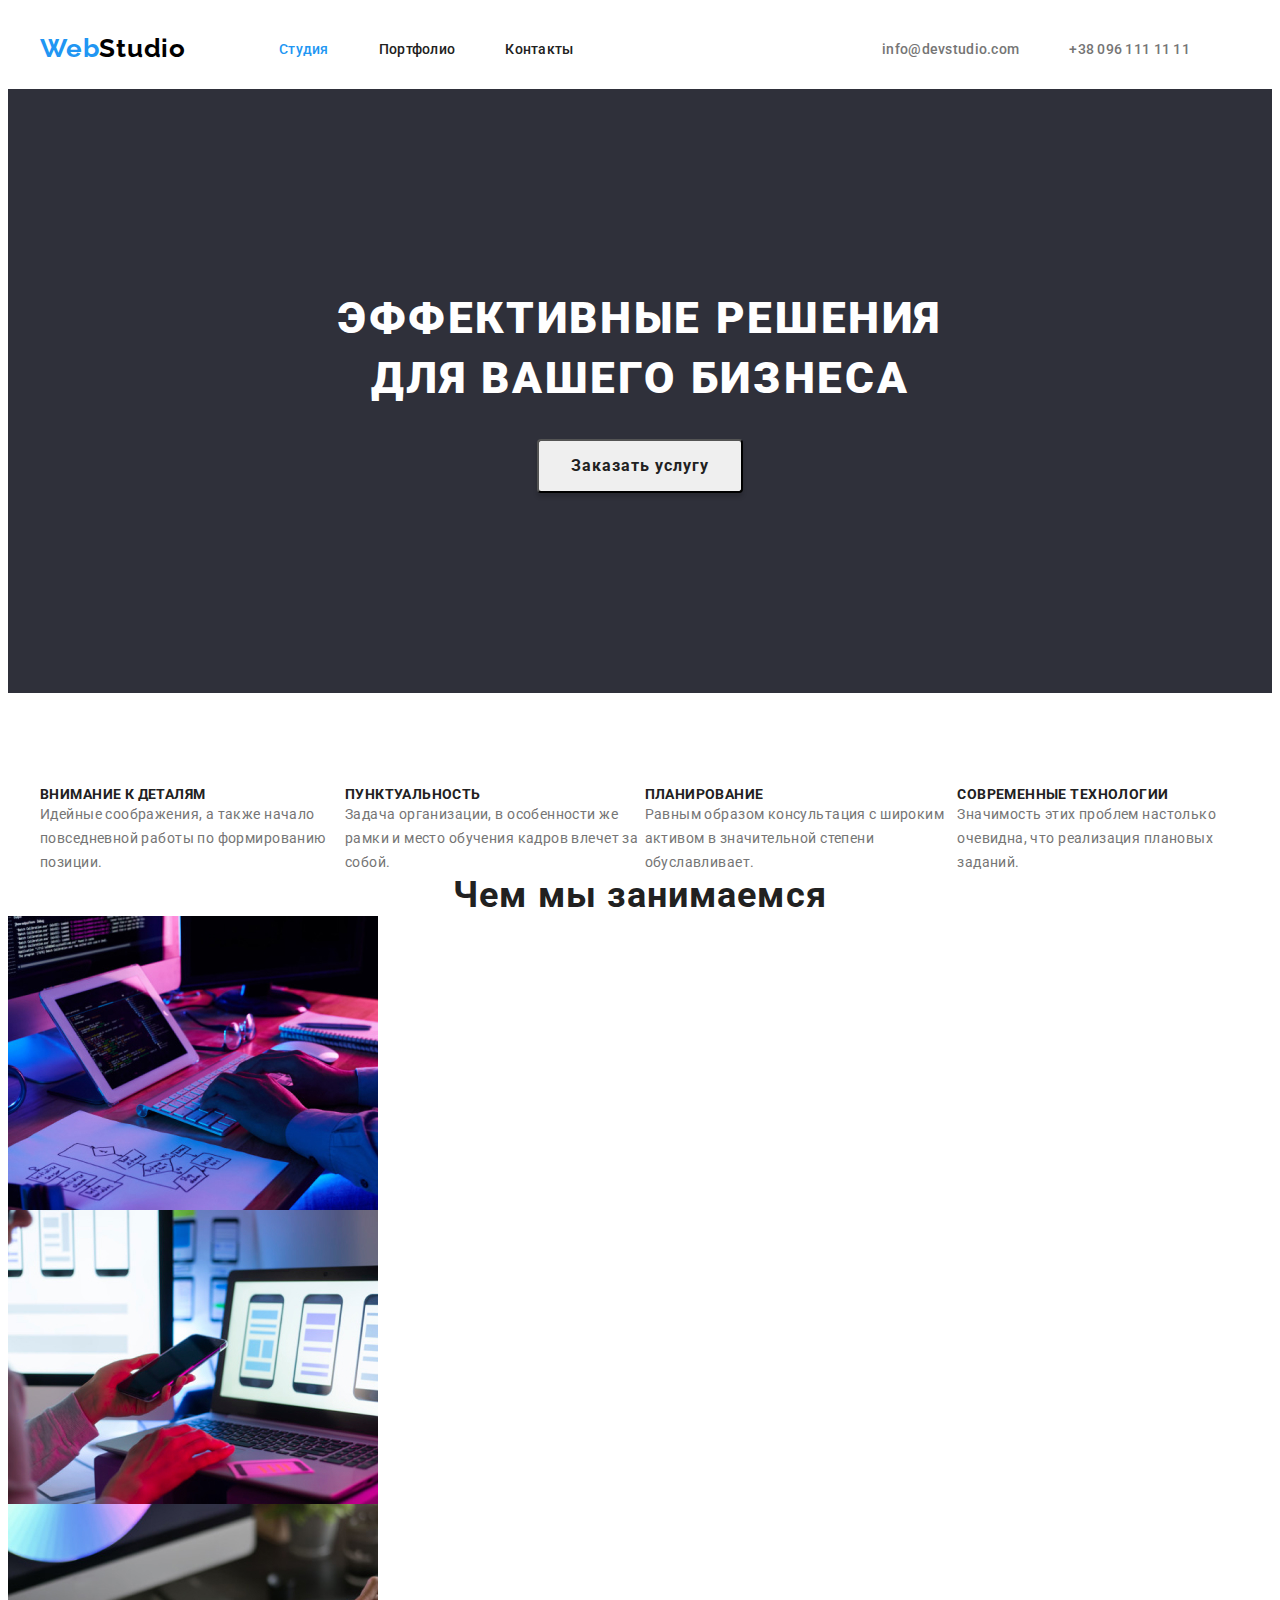
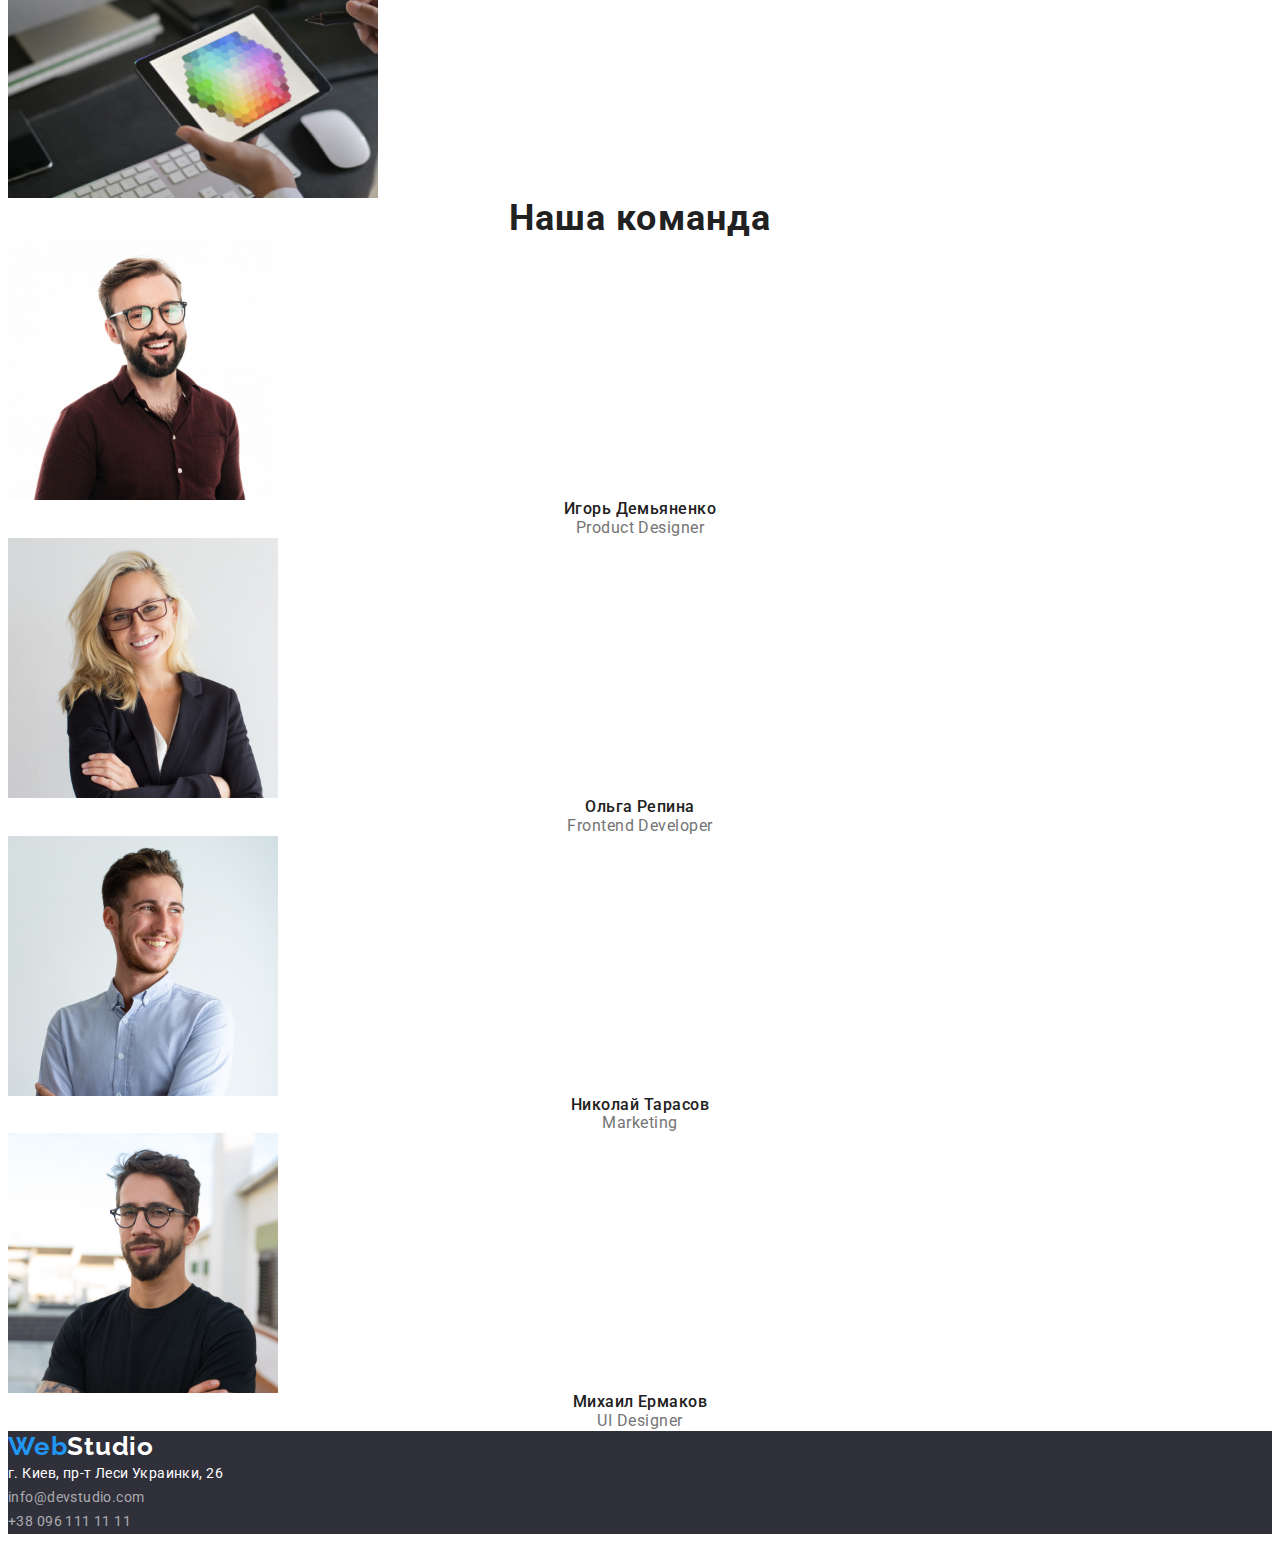
==== index.html @ 1979590d "Создание репо" ====
<!DOCTYPE html>
<html lang="en-ru">
  <head>
    <meta charset="UTF-8" />
    <meta http-equiv="X-UA-Compatible" content="IE=edge" />
    <meta name="viewport" content="width=device-width, initial-scale=1.0" />
    <title>Веб студаия</title>
    <link
      rel="stylesheet"
      href="https://cdnjs.cloudflare.com/ajax/libs/modern-normalize/1.0.0/modern-normalize.css"
      integrity="sha512-Zx6MlUMKSVJoQ+83OwhdILe8cSEsCzfqThJd7J/VA2UrK6Ctj85p+xzqfyuNXE5B1k25uUdmJ2OzItbBy9GHAQ=="
      crossorigin="anonymous"
    />
    <link rel="preconnect" href="https://fonts.gstatic.com" />
    <link
      href="https://fonts.googleapis.com/css2?family=Raleway:wght@700&family=Roboto:wght@400;700&display=swap"
      rel="stylesheet"
    />
    <link rel="stylesheet" href="css/style.css" />
  </head>
  <body>
    <header class="header">
      <!--Navigation-->
      <div class="conteiner">
        <nav class="navigation">
          <a class="link logo-link" href="index.html"
            >Web<span class="logo-span">Studio</span>
          </a>
          <ul class="navigation-list list">
            <li class="navigation-item">
              <a class="link navigation-link current" href="index.html"
                >Студия</a
              >
            </li>
            <li class="navigation-item">
              <a class="link navigation-link" href="portofolio.html"
                >Портфолио</a
              >
            </li>
            <li class="navigation-item">
              <a class="link navigation-link" href="">Контакты</a>
            </li>
          </ul>
        </nav>
        <ul class="contact-list list">
          <li class="contact-item">
            <a class="link contact-link" href="mailto:info@devstudio.com"
              >info@devstudio.com</a
            >
          </li>
          <li class="contact-item">
            <a class="link contact-link" href="tel:+380961111111"
              >+38 096 111 11 11</a
            >
          </li>
        </ul>
      </div>
    </header>

    <main>
      <!--Hero-->
      <section class="hero">
        <div class="conteiner">
          <h1 class="hero-heading">Эффективные решения для вашего бизнеса</h1>
          <button class="hero-btn" type="button">Заказать услугу</button>
        </div>
      </section>

      <!-- our qualities-->
      <section class="quality-section">
        <div class="conteiner">
          <h2 class="visually-hidden">Качаства</h2>
          <ul class="quality-list list">
            <li class="quality-item">
              <h3 class="quality-heading">Внимание к деталям</h3>
              <p class="quality-paragraph">
                Идейные соображения, а также начало повседневной работы по
                формированию позиции.
              </p>
            </li>
            <li>
              <h3 class="quality-heading">Пунктуальность</h3>
              <p class="quality-paragraph">
                Задача организации, в особенности же рамки и место обучения
                кадров влечет за собой.
              </p>
            </li>
            <li class="quality-item">
              <h3 class="quality-heading">Планирование</h3>
              <p class="quality-paragraph">
                Равным образом консультация с широким активом в значительной
                степени обуславливает.
              </p>
            </li>
            <li class="quality-item">
              <h3 class="quality-heading">Современные технологии</h3>
              <p class="quality-paragraph">
                Значимость этих проблем настолько очевидна, что реализация
                плановых заданий.
              </p>
            </li>
          </ul>
        </div>
      </section>

      <!--What are we doing< -->
      <section class="work-section">
        <h2 class="work-heading">Чем мы занимаемся</h2>
        <ul class="list work-list">
          <li>
            <img src="images/box1.jpg" alt="Бокс 1" width="370" height="294" />
          </li>
          <li>
            <img src="images/box2.jpg" alt="Бокс 2" width="370" height="294" />
          </li>
          <li>
            <img src="images/box3.jpg" alt="Бокс 3" width="370" height="294" />
          </li>
        </ul>
      </section>

      <!--Team-->
      <section class="team-section">
        <h2 class="team-head">Наша команда</h2>
        <ul class="list team-list">
          <li class="team-list-item">
            <img
              src="images/igor.jpg"
              alt="Игорь Демьяненко Product Designerim"
              width="270"
              height="260"
            />
            <h3 class="team-heading">Игорь Демьяненко</h3>
            <p class="team-paragraph">Product Designer</p>
          </li>
          <li class="team-list-item">
            <img
              src="images/olga.jpg"
              alt="Ольга Репина Frontend Developerim"
              width="270"
              height="260"
            />
            <h3 class="team-heading">Ольга Репина</h3>
            <p class="team-paragraph">Frontend Developer</p>
          </li>
          <li class="team-list-item">
            <img
              src="images/nikolai.jpg"
              alt="Николай Тарасов Marketingim"
              width="270"
              height="260"
            />
            <h3 class="team-heading">Николай Тарасов</h3>
            <p class="team-paragraph">Marketing</p>
          </li>
          <li class="team-list-item">
            <img
              src="images/mihail.jpg"
              alt="Михаил Ермаков UI Designerim"
              width="270"
              height="260"
            />
            <h3 class="team-heading">Михаил Ермаков</h3>
            <p class="team-paragraph">UI Designer</p>
          </li>
        </ul>
      </section>
    </main>

    <!--Footer-->
    <footer class="footer">
      <a class="link logo-link" href="/index.html"
        >Web<span class="footer-span">Studio</span></a
      >
      <address class="address">
        <a
          class="link address-link"
          href="https://goo.gl/maps/austRMBX4qjxkUq26"
          >г. Киев, пр-т Леси Украинки, 26
        </a>
        <ul class="list">
          <li>
            <a
              class="link footter-contact-link"
              href="mailto:info@devstudio.com"
              >info@devstudio.com</a
            >
          </li>
          <li>
            <a class="link footter-contact-link" href="tel:+380961111111"
              >+38 096 111 11 11</a
            >
          </li>
        </ul>
      </address>
    </footer>
  </body>
</html>
---- css/style.css ----
:root {
  --main-font-family: Roboto, sans-serif;
  --main-color: #212121;
  --second-color: #757575;
  --blue-color: #2196f3;
  --white-color: #ffffff;
  --background-hero-color: #2f303a;
  --logo-color: #000000;
}

.link {
  text-decoration: none;
}
.list {
  list-style: none;
  list-style-type: none;
}
.address {
  font-style: normal;
}
h1,
h2,
h3,
h4,
h5,
h6,
p {
  margin: 0;
}
ul,
ol {
  padding: 0;
  margin: 0;
}
img {
  display: block;
}

body {
  font-family: var(--main-font-family);
  font-weight: 400;
  color: var(--main-color);
}
/*COMPONENTS*/
.conteiner {
  width: 1200px;
  margin: 0 auto;
  padding-right: 15px;
  padding-left: 15px;
}
/*HEADER*/
.header {
  padding-top: 25px;
  padding-bottom: 25px;
}
.header .conteiner {
  display: flex;
  align-items: center;
}

/*NAVIGATION*/
.navigation {
  display: flex;
  align-items: center;
}
.navigation-link {
  font-style: normal;
  font-weight: 500;
  font-size: 14px;
  line-height: 1.14;
  letter-spacing: 0.02em;
  color: var(--main-color);
}

.navigation-list .link.current {
  color: var(--blue-color);
}
.navigation-list {
  display: flex;
}
.navigation-link:focus,
.navigation-link:hover,
.navigation-link:active {
  color: var(--blue-color);
}
.navigation-item:not(:last-child) {
  margin-right: 50px;
}
.logo-link {
  font-family: Raleway;
  font-style: normal;
  font-weight: bold;
  font-size: 26px;
  line-height: 1.2;
  letter-spacing: 0.03em;
  color: var(--blue-color);
  margin-right: 93px;
}
.logo-span {
  color: var(--logo-color);
}
.contact-list {
  margin-left: auto;
  display: flex;
}
.contact-link {
  font-style: normal;
  font-weight: 500;
  font-size: 14px;
  line-height: 1.14;
  letter-spacing: 0.02em;
  color: var(--second-color);
  margin-right: 50px;
}
.contact-link:focus,
.contact-link:hover {
  color: var(--blue-color);
}
/*HERO*/
.hero .conteiner {
  align-items: center;
  display: flex;
  flex-wrap: wrap;
  justify-content: center;
}
.hero {
  background: var(--background-hero-color);
}

.hero-heading {
  font-weight: 900;
  font-size: 44px;
  line-height: 1.36;
  text-align: center;
  letter-spacing: 0.06em;
  text-transform: uppercase;
  color: var(--white-color);
  margin-left: 252px;
  margin-right: 252px;
  margin-top: 200px;
}
.hero-btn {
  font-family: var(--main-font-family);
  font-weight: bold;
  font-size: 16px;
  line-height: 1.875;
  letter-spacing: 0.06em;
  color: #212121;
  box-shadow: 0px 4px 4px rgba(0, 0, 0, 0.15);
  border-radius: 4px;
  padding: 10px 32px;
  margin-top: 30px;
  margin-bottom: 200px;
}
.hero-btn:focus,
.hero-btn:hover {
  color: #ffffff;
  background: #2196f3;
  cursor: pointer;
}

/*QUALITY*/
.quality-section .conteiner {
  display: flex;
  margin-top: 94px;
}
.quality-list {
  display: flex;
}
.quality-heading {
  font-weight: bold;
  font-size: 14px;
  line-height: 1.14;
  letter-spacing: 0.03em;
  text-transform: uppercase;
  color: var(--main-color);
}
.quality-paragraph {
  font-weight: normal;
  font-size: 14px;
  line-height: 1.71;
  letter-spacing: 0.03em;
  color: var(--second-color);
}
/*WORK*/
.work-heading {
  font-weight: bold;
  font-size: 36px;
  line-height: 1.16;
  text-align: center;
  letter-spacing: 0.03em;
  color: var(--main-color);
}
/*TEAM*/
.team-heading {
  font-weight: 500;
  font-size: 16px;
  line-height: 1.18;
  text-align: center;
  letter-spacing: 0.03em;
  color: var(--main-color);
}
.team-head {
  font-weight: bold;
  font-size: 36px;
  line-height: 1.16;
  text-align: center;
  letter-spacing: 0.03em;
  color: var(--main-color);
}
.team-paragraph {
  font-weight: normal;
  font-size: 16px;
  line-height: 1.18;
  text-align: center;
  letter-spacing: 0.03em;
  color: var(--second-color);
}

/*PORTFOLIO-PAGE*/
.visually-hidden {
  display: none;
}
.filter-btn {
  font-weight: 500;
  font-size: 16px;
  line-height: 1.6;
  text-align: center;
  letter-spacing: 0.03em;
  color: var(--main-color);
}
.filter-btn:focus,
.filter-btn:hover {
  background: var(--blue-color);
  font-weight: 500;
  font-size: 16px;
  line-height: 1.6;
  text-align: center;
  letter-spacing: 0.03em;
  color: var(--white-color);
}
/*PORTFOLIO*/
.cards-list {
  display: flex;
  flex-wrap: wrap;
  margin-left: -30px;
  margin-top: -30px;
}
.card-text {
  padding-left: 24px;
  padding-right: 24px;
  padding-bottom: 20px;
  justify-content: center;
}
.cards-item {
  outline: 1px solid tomato;
  flex-basis: calc(100% / 3 - 30px);
  margin-left: 30px;
  margin-top: 30px;
}
.portofolio-link {
  font-family: var(--main-font-family);
  font-weight: bold;
  font-size: 18px;
  line-height: 2;
  letter-spacing: 0.06em;
  color: var(--main-color);
}
.portfolio-paragraph {
  font-family: var(--main-font-family);
  font-weight: normal;
  font-size: 16px;
  line-height: 1.9;
  letter-spacing: 0.03em;
  color: var(--second-color);
  margin-top: 4px;
}
.portofolio-heading {
  font-style: normal;
  font-weight: bold;
  font-size: 18px;
  line-height: 36px;
  letter-spacing: 0.06em;
  color: var(--main-color);
  margin-top: 20px;
  margin-bottom: 0px;
}

/*FOOTER*/
.footter-contact-link {
  font-weight: normal;
  font-size: 14px;
  line-height: 1.71;
  letter-spacing: 0.03em;
  color: rgba(255, 255, 255, 0.6);
}
.address-link {
  font-weight: normal;
  font-size: 14px;
  line-height: 1.71;
  letter-spacing: 0.03em;
  color: var(--white-color);
}
.footer {
  background-color: var(--background-hero-color);
}
.footer-span {
  color: var(--white-color);
}
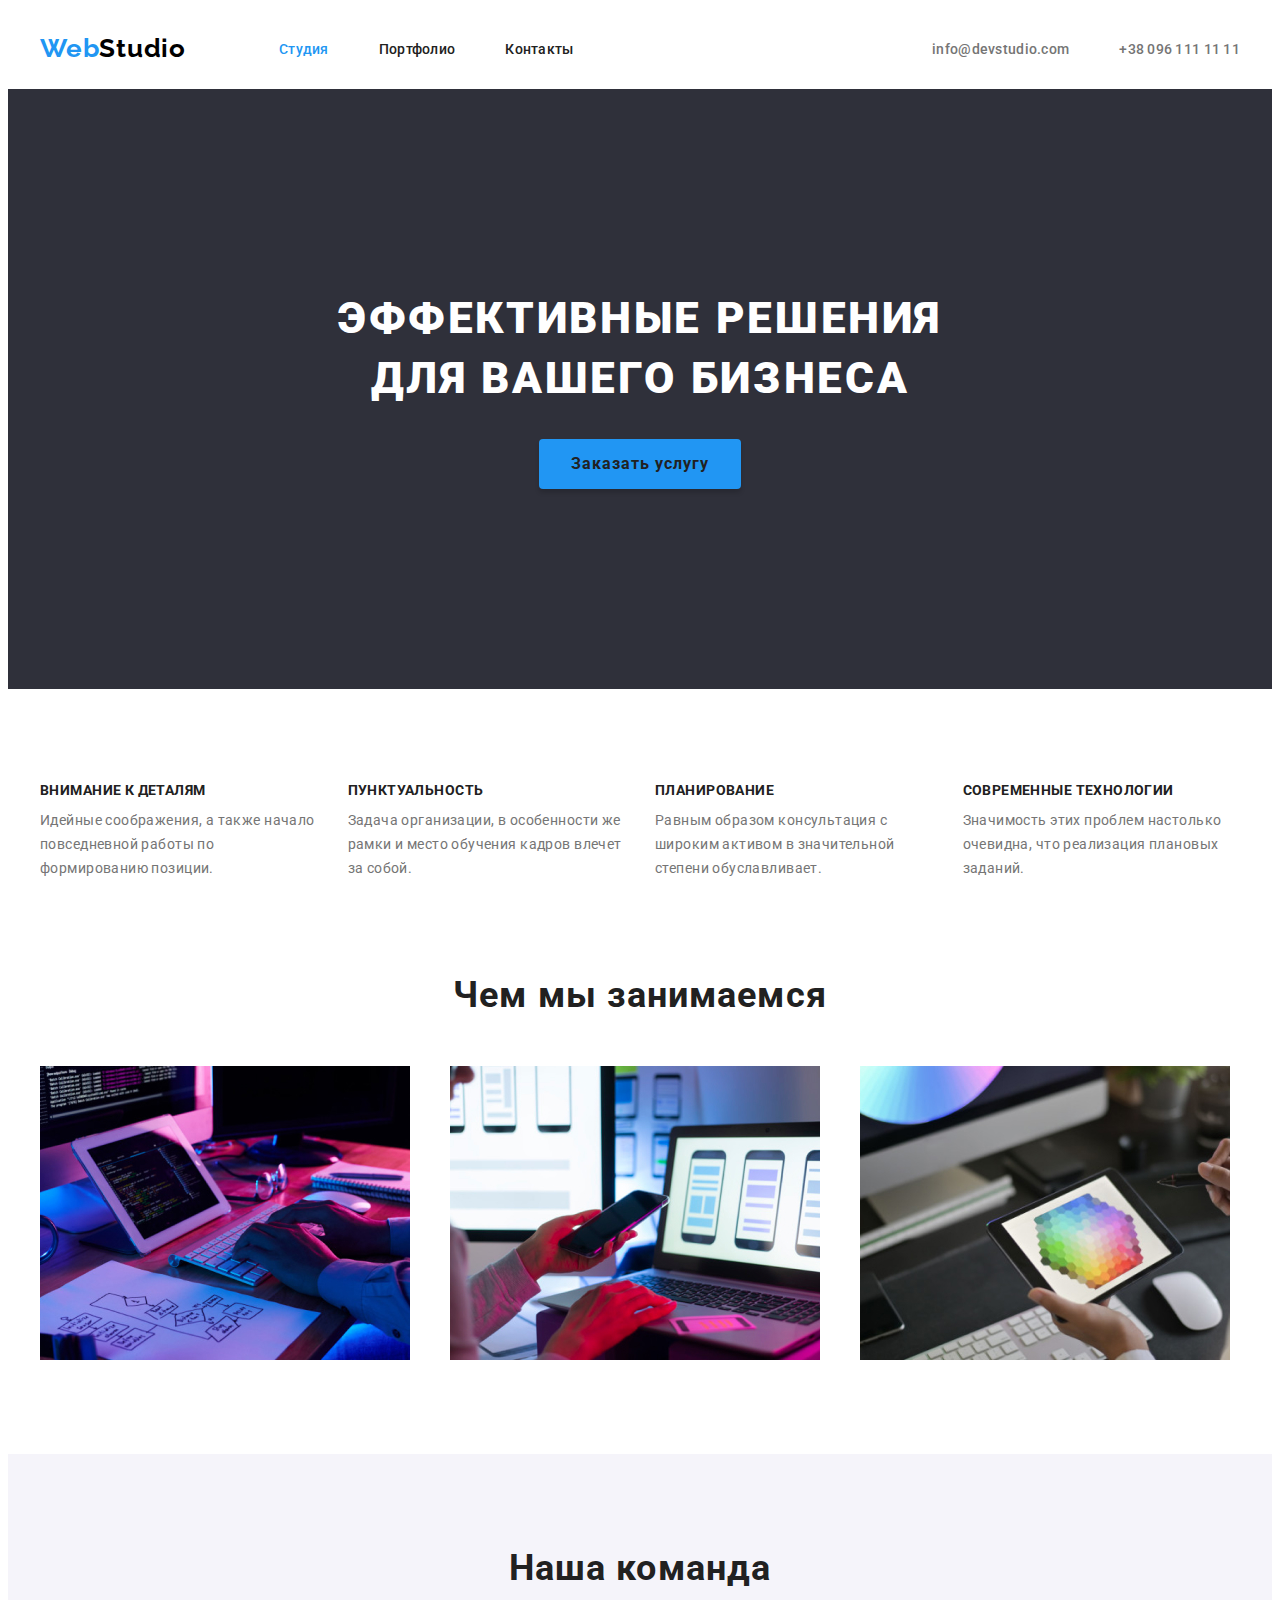
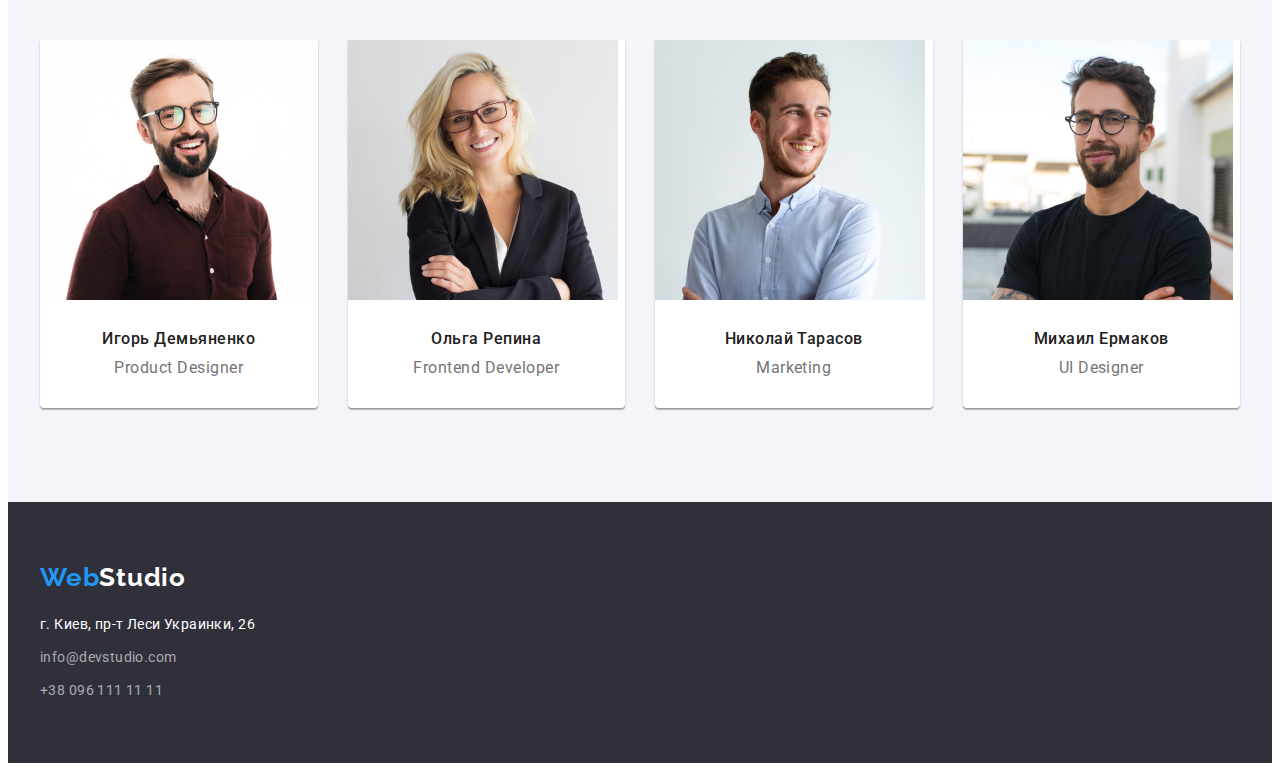
==== commit 52403b12: "Git" ====
--- a/index.html
+++ b/index.html
@@ -78,7 +78,7 @@
                 формированию позиции.
               </p>
             </li>
-            <li>
+            <li class="quality-item">
               <h3 class="quality-heading">Пунктуальность</h3>
               <p class="quality-paragraph">
                 Задача организации, в особенности же рамки и место обучения
@@ -105,94 +105,96 @@
 
       <!--What are we doing< -->
       <section class="work-section">
-        <h2 class="work-heading">Чем мы занимаемся</h2>
-        <ul class="list work-list">
-          <li>
-            <img src="images/box1.jpg" alt="Бокс 1" width="370" height="294" />
-          </li>
-          <li>
-            <img src="images/box2.jpg" alt="Бокс 2" width="370" height="294" />
-          </li>
-          <li>
-            <img src="images/box3.jpg" alt="Бокс 3" width="370" height="294" />
-          </li>
-        </ul>
+        <div class="conteiner">
+          <h2 class="work-heading">Чем мы занимаемся</h2>
+          <ul class="list work-list">
+            <li class="work-item">
+              <img src="images/box1.jpg" alt="Бокс 1" />
+            </li>
+            <li class="work-item">
+              <img src="images/box2.jpg" alt="Бокс 2" />
+            </li>
+            <li class="work-item">
+              <img src="images/box3.jpg" alt="Бокс 3" />
+            </li>
+          </ul>
+        </div>
       </section>
 
       <!--Team-->
       <section class="team-section">
-        <h2 class="team-head">Наша команда</h2>
-        <ul class="list team-list">
-          <li class="team-list-item">
-            <img
-              src="images/igor.jpg"
-              alt="Игорь Демьяненко Product Designerim"
-              width="270"
-              height="260"
-            />
-            <h3 class="team-heading">Игорь Демьяненко</h3>
-            <p class="team-paragraph">Product Designer</p>
-          </li>
-          <li class="team-list-item">
-            <img
-              src="images/olga.jpg"
-              alt="Ольга Репина Frontend Developerim"
-              width="270"
-              height="260"
-            />
-            <h3 class="team-heading">Ольга Репина</h3>
-            <p class="team-paragraph">Frontend Developer</p>
-          </li>
-          <li class="team-list-item">
-            <img
-              src="images/nikolai.jpg"
-              alt="Николай Тарасов Marketingim"
-              width="270"
-              height="260"
-            />
-            <h3 class="team-heading">Николай Тарасов</h3>
-            <p class="team-paragraph">Marketing</p>
-          </li>
-          <li class="team-list-item">
-            <img
-              src="images/mihail.jpg"
-              alt="Михаил Ермаков UI Designerim"
-              width="270"
-              height="260"
-            />
-            <h3 class="team-heading">Михаил Ермаков</h3>
-            <p class="team-paragraph">UI Designer</p>
-          </li>
-        </ul>
+        <div class="conteiner">
+          <h2 class="team-head">Наша команда</h2>
+          <ul class="list team-list">
+            <li class="team-list-item">
+              <img
+                src="images/igor.jpg"
+                alt="Игорь Демьяненко Product Designerim"
+              />
+              <div class="team-list-content-wrapper">
+                <h3 class="team-heading">Игорь Демьяненко</h3>
+                <p class="team-paragraph">Product Designer</p>
+              </div>
+            </li>
+            <li class="team-list-item">
+              <img
+                src="images/olga.jpg"
+                alt="Ольга Репина Frontend Developerim"
+              />
+              <div class="team-list-content-wrapper">
+                <h3 class="team-heading">Ольга Репина</h3>
+                <p class="team-paragraph">Frontend Developer</p>
+              </div>
+            </li>
+            <li class="team-list-item">
+              <img src="images/nikolai.jpg" alt="Николай Тарасов Marketingim" />
+              <div class="team-list-content-wrapper">
+                <h3 class="team-heading">Николай Тарасов</h3>
+                <p class="team-paragraph">Marketing</p>
+              </div>
+            </li>
+            <li class="team-list-item">
+              <img src="images/mihail.jpg" alt="Михаил Ермаков UI Designerim" />
+              <div class="team-list-content-wrapper">
+                <h3 class="team-heading">Михаил Ермаков</h3>
+                <p class="team-paragraph">UI Designer</p>
+              </div>
+            </li>
+          </ul>
+        </div>
       </section>
     </main>
 
     <!--Footer-->
     <footer class="footer">
-      <a class="link logo-link" href="/index.html"
-        >Web<span class="footer-span">Studio</span></a
-      >
-      <address class="address">
-        <a
-          class="link address-link"
-          href="https://goo.gl/maps/austRMBX4qjxkUq26"
-          >г. Киев, пр-т Леси Украинки, 26
-        </a>
-        <ul class="list">
-          <li>
-            <a
-              class="link footter-contact-link"
-              href="mailto:info@devstudio.com"
-              >info@devstudio.com</a
-            >
-          </li>
-          <li>
-            <a class="link footter-contact-link" href="tel:+380961111111"
-              >+38 096 111 11 11</a
-            >
-          </li>
-        </ul>
-      </address>
+      <div class="conteiner">
+        <a class="link logo-link-footer" href="/index.html"
+          >Web<span class="footer-span">Studio</span></a
+        >
+        <address class="address">
+          <ul class="list footer-list">
+            <li class="footer-item">
+              <a
+                class="link address-link"
+                href="https://goo.gl/maps/austRMBX4qjxkUq26"
+                >г. Киев, пр-т Леси Украинки, 26
+              </a>
+            </li>
+            <li class="footer-item">
+              <a
+                class="link footter-contact-link"
+                href="mailto:info@devstudio.com"
+                >info@devstudio.com</a
+              >
+            </li>
+            <li class="footer-item">
+              <a class="link footter-contact-link" href="tel:+380961111111"
+                >+38 096 111 11 11</a
+              >
+            </li>
+          </ul>
+        </address>
+      </div>
     </footer>
   </body>
 </html>
--- a/css/style.css
+++ b/css/style.css
@@ -6,6 +6,8 @@
   --white-color: #ffffff;
   --background-hero-color: #2f303a;
   --logo-color: #000000;
+  --section-pt: 94px;
+  --section-pb: 94px;
 }
 
 .link {
@@ -34,6 +36,7 @@
 }
 img {
   display: block;
+  max-width: 100%;
 }
 
 body {
@@ -41,12 +44,17 @@
   font-weight: 400;
   color: var(--main-color);
 }
+button {
+  border: none;
+}
+
 /*COMPONENTS*/
 .conteiner {
   width: 1200px;
   margin: 0 auto;
+  padding-left: 15px;
   padding-right: 15px;
-  padding-left: 15px;
+  
 }
 /*HEADER*/
 .header {
@@ -58,6 +66,7 @@
   align-items: center;
 }
 
+
 /*NAVIGATION*/
 .navigation {
   display: flex;
@@ -100,8 +109,12 @@
   color: var(--logo-color);
 }
 .contact-list {
+  display: flex;
   margin-left: auto;
-  display: flex;
+  
+}
+.contact-item:not(:last-child) {
+  margin-right: 50px;
 }
 .contact-link {
   font-style: normal;
@@ -110,21 +123,24 @@
   line-height: 1.14;
   letter-spacing: 0.02em;
   color: var(--second-color);
-  margin-right: 50px;
 }
 .contact-link:focus,
 .contact-link:hover {
   color: var(--blue-color);
 }
+
+
 /*HERO*/
-.hero .conteiner {
-  align-items: center;
-  display: flex;
-  flex-wrap: wrap;
-  justify-content: center;
-}
+
 .hero {
   background: var(--background-hero-color);
+   
+  padding-top: 200px;
+  padding-bottom: 200px;
+
+}
+.hero .conteiner {
+text-align: center;
 }
 
 .hero-heading {
@@ -135,11 +151,13 @@
   letter-spacing: 0.06em;
   text-transform: uppercase;
   color: var(--white-color);
-  margin-left: 252px;
-  margin-right: 252px;
-  margin-top: 200px;
+  max-width: 696px;
+  margin: auto;
+  
+ 
 }
 .hero-btn {
+  min-width: 200px;
   font-family: var(--main-font-family);
   font-weight: bold;
   font-size: 16px;
@@ -150,23 +168,32 @@
   border-radius: 4px;
   padding: 10px 32px;
   margin-top: 30px;
-  margin-bottom: 200px;
+  cursor: pointer;
+  background: #2196F3;
 }
 .hero-btn:focus,
 .hero-btn:hover {
   color: #ffffff;
-  background: #2196f3;
-  cursor: pointer;
-}
+  
+  
+}
+
 
 /*QUALITY*/
-.quality-section .conteiner {
-  display: flex;
-  margin-top: 94px;
+.quality-section{
+  padding-top: var(--section-pt);
+  padding-bottom: var(--section-pb);
 }
 .quality-list {
   display: flex;
-}
+  margin-left: -30px;
+  margin-top: -30px;
+  }
+  .quality-item {
+  flex-basis: calc(100% / 4 - 30px);
+  margin-left: 30px;
+  margin-top: 30px;
+  }
 .quality-heading {
   font-weight: bold;
   font-size: 14px;
@@ -174,6 +201,7 @@
   letter-spacing: 0.03em;
   text-transform: uppercase;
   color: var(--main-color);
+  margin-bottom: 10px;
 }
 .quality-paragraph {
   font-weight: normal;
@@ -182,7 +210,24 @@
   letter-spacing: 0.03em;
   color: var(--second-color);
 }
+
+
 /*WORK*/
+.work-section {
+  
+  padding-bottom: var(--section-pb);
+}
+.work-list {
+  display: flex;
+  margin-left: -30px;
+  margin-top: -30px;
+}
+.work-item {
+  flex-basis: calc(100% / 3 - 30px);
+  margin-left: 30px;
+  margin-top: 30px;
+  
+}
 .work-heading {
   font-weight: bold;
   font-size: 36px;
@@ -190,8 +235,40 @@
   text-align: center;
   letter-spacing: 0.03em;
   color: var(--main-color);
-}
+  margin-bottom: 50px;
+}
+
+
 /*TEAM*/
+.team-section {
+  background: #F5F4FA;
+  padding-top: var(--section-pt);
+  padding-bottom: var(--section-pb);
+  
+}
+.team-head {
+  font-weight: bold;
+  font-size: 36px;
+  line-height: 1.16;
+  text-align: center;
+  letter-spacing: 0.03em;
+  color: var(--main-color);
+  margin-bottom: 50px;
+}
+.team-list {
+  display: flex;
+  margin-left: -30px;
+  margin-top: -30px; 
+}
+.team-list-item {
+  
+  flex-basis: calc(100% / 3 - 30px);
+  margin-left: 30px;
+  margin-top: 30px;
+  background: #FFFFFF;
+  box-shadow: 0px 1px 3px rgba(0, 0, 0, 0.12), 0px 1px 1px rgba(0, 0, 0, 0.14), 0px 2px 1px rgba(0, 0, 0, 0.2);
+  border-radius: 0px 0px 4px 4px;
+}
 .team-heading {
   font-weight: 500;
   font-size: 16px;
@@ -199,14 +276,7 @@
   text-align: center;
   letter-spacing: 0.03em;
   color: var(--main-color);
-}
-.team-head {
-  font-weight: bold;
-  font-size: 36px;
-  line-height: 1.16;
-  text-align: center;
-  letter-spacing: 0.03em;
-  color: var(--main-color);
+  margin-bottom: 10px;
 }
 .team-paragraph {
   font-weight: normal;
@@ -216,21 +286,50 @@
   letter-spacing: 0.03em;
   color: var(--second-color);
 }
+.team-list-content-wrapper {
+  padding-top: 30px;
+  padding-bottom: 30px;
+}
+
 
 /*PORTFOLIO-PAGE*/
 .visually-hidden {
-  display: none;
-}
-.filter-btn {
+  position: absolute !important;
+  clip: rect(1px 1px 1px 1px); /* IE6, IE7 */
+  clip: rect(1px, 1px, 1px, 1px);
+  padding: 0 !important;
+  border: 0 !important;
+  height: 1px !important;
+  width: 1px !important;
+  overflow: hidden;
+}
+.services-section {
+  padding-top: var(--section-pt);
+  padding-bottom: 34px;
+}
+.service-filter-list {
+  display: flex;
+  justify-content: center;
+  
+}
+.service-list-item {
+  margin-left: not;
+  }
+.modal-btn {
+  min-width: 73px;
   font-weight: 500;
   font-size: 16px;
   line-height: 1.6;
   text-align: center;
   letter-spacing: 0.03em;
   color: var(--main-color);
-}
-.filter-btn:focus,
-.filter-btn:hover {
+  background: #F5F4FA;
+  border-radius: 4px;
+  padding: 6px 22px;
+  box-shadow: 0px 3px 1px rgba(0, 0, 0, 0.1), 0px 1px 2px rgba(0, 0, 0, 0.08), 0px 2px 2px rgba(0, 0, 0, 0.12);
+}
+.modal-btn:focus,
+.modal-btn:hover {
   background: var(--blue-color);
   font-weight: 500;
   font-size: 16px;
@@ -238,8 +337,24 @@
   text-align: center;
   letter-spacing: 0.03em;
   color: var(--white-color);
-}
+  box-shadow: 0px 3px 1px rgba(0, 0, 0, 0.1), 0px 1px 2px rgba(0, 0, 0, 0.08), 0px 2px 2px rgba(0, 0, 0, 0.12);
+  border-radius: 4px;
+  cursor: pointer;
+}
+
+
 /*PORTFOLIO*/
+.work-examples-section {
+  padding-top: var(--section-pt);
+  padding-bottom: var(--section-pb);
+}
+.service-filter-list {
+  margin-bottom: 34px;
+}
+.service-list-item:not(:first-child) {
+  margin-left: 8px;
+  
+}
 .cards-list {
   display: flex;
   flex-wrap: wrap;
@@ -247,16 +362,16 @@
   margin-top: -30px;
 }
 .card-text {
-  padding-left: 24px;
-  padding-right: 24px;
-  padding-bottom: 20px;
-  justify-content: center;
-}
-.cards-item {
-  outline: 1px solid tomato;
+  padding: 20px 24px;
+}
+.cards-list-item {
   flex-basis: calc(100% / 3 - 30px);
   margin-left: 30px;
   margin-top: 30px;
+  
+}
+.cards-list-item:hover {
+box-shadow: 0px 4px 4px rgba(0, 0, 0, 0.25);
 }
 .portofolio-link {
   font-family: var(--main-font-family);
@@ -286,7 +401,26 @@
   margin-bottom: 0px;
 }
 
+
 /*FOOTER*/
+.footer{
+  padding-top: 60px;
+  padding-bottom: 60px;
+}
+.logo-link-footer {
+  display: block;
+  margin-bottom: 20px;
+  font-family: Raleway;
+  font-style: normal;
+  font-weight: bold;
+  font-size: 26px;
+  line-height: 1.2;
+  letter-spacing: 0.03em;
+  color: var(--blue-color);
+}
+.footer-item:not(:last-child) {
+  margin-bottom: 9px;
+}
 .footter-contact-link {
   font-weight: normal;
   font-size: 14px;
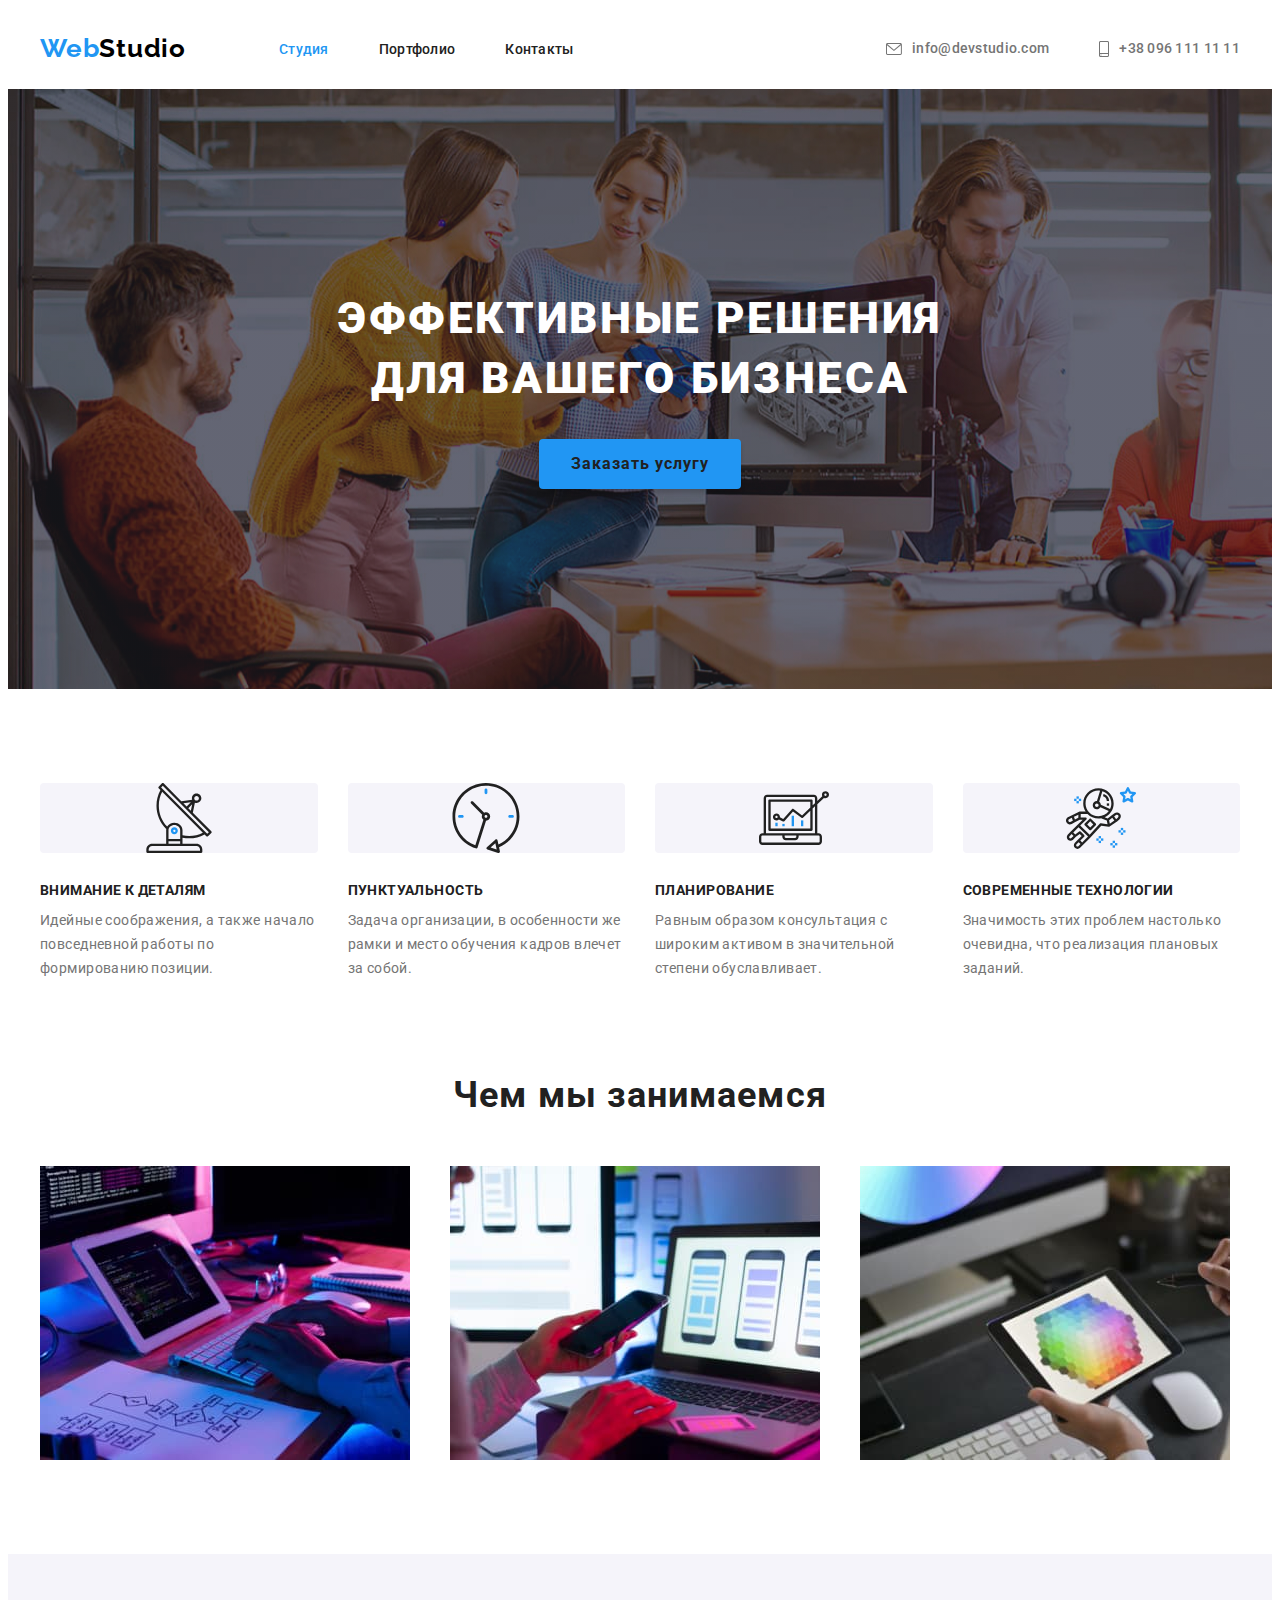
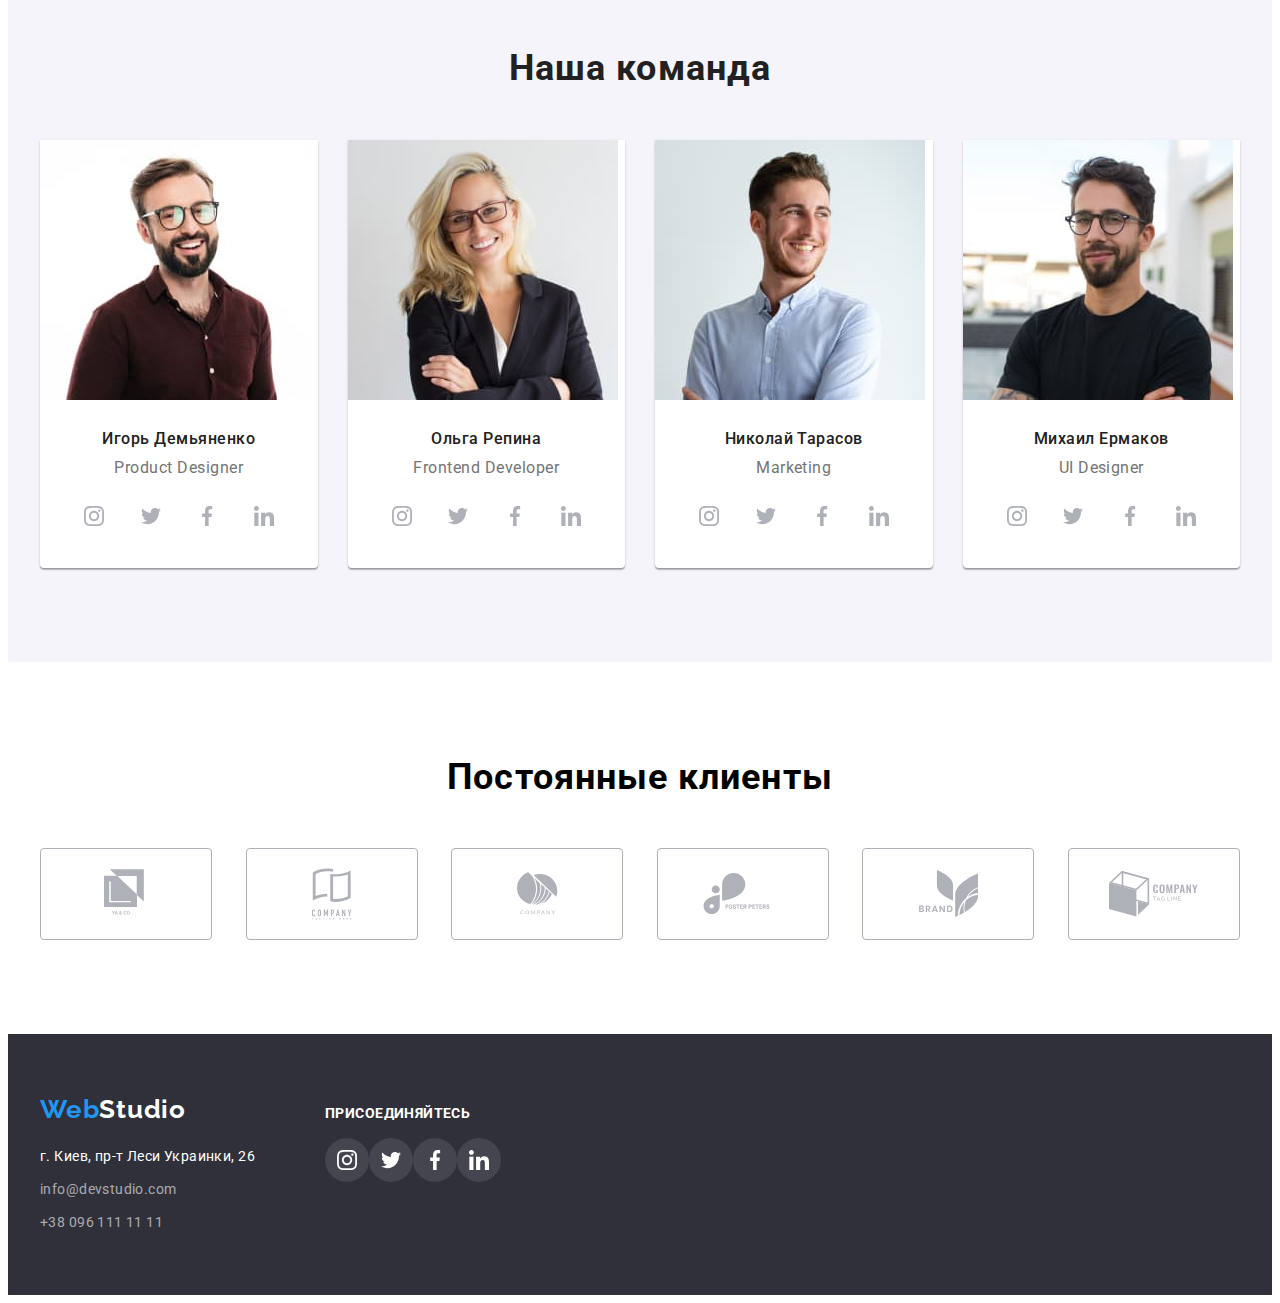
==== commit 7acd357c: "Добавлен Sprite.svg. Добавлены иконки в секции" ====
--- a/index.html
+++ b/index.html
@@ -44,13 +44,19 @@
         </nav>
         <ul class="contact-list list">
           <li class="contact-item">
-            <a class="link contact-link" href="mailto:info@devstudio.com"
-              >info@devstudio.com</a
-            >
+            <a class="link contact-link" href="mailto:info@devstudio.com">
+              <svg width="16px" height="12px" class="contact-icon">
+                <use href="./images/sprite.svg#icon-envelope-hover"></use>
+              </svg>
+              info@devstudio.com
+            </a>
           </li>
           <li class="contact-item">
-            <a class="link contact-link" href="tel:+380961111111"
-              >+38 096 111 11 11</a
+            <a class="link contact-link" href="tel:+380961111111">
+              <svg width="10px" height="16px" class="contact-icon">
+                <use href="./images/sprite.svg#icon-smartphone"></use>
+              </svg>
+              +38 096 111 11 11</a
             >
           </li>
         </ul>
@@ -69,9 +75,15 @@
       <!-- our qualities-->
       <section class="quality-section">
         <div class="conteiner">
+          
           <h2 class="visually-hidden">Качаства</h2>
           <ul class="quality-list list">
             <li class="quality-item">
+              <div class="quality-icon-conteiner">
+            <svg width="70" height="70" class="quality-icon">
+              <use href="./images/sprite.svg#icon-antenna-1"></use>
+            </svg>
+            </div>
               <h3 class="quality-heading">Внимание к деталям</h3>
               <p class="quality-paragraph">
                 Идейные соображения, а также начало повседневной работы по
@@ -79,6 +91,11 @@
               </p>
             </li>
             <li class="quality-item">
+              <div class="quality-icon-conteiner">
+            <svg width="70" height="70" class="quality-icon">
+              <use href="./images/sprite.svg#icon-clock-1"></use>
+            </svg>
+            </div> 
               <h3 class="quality-heading">Пунктуальность</h3>
               <p class="quality-paragraph">
                 Задача организации, в особенности же рамки и место обучения
@@ -86,6 +103,11 @@
               </p>
             </li>
             <li class="quality-item">
+              <div class="quality-icon-conteiner">
+            <svg width="70" height="70" class="quality-icon">
+              <use href="./images/sprite.svg#icon-diagram-1"></use>
+            </svg>
+            </div>
               <h3 class="quality-heading">Планирование</h3>
               <p class="quality-paragraph">
                 Равным образом консультация с широким активом в значительной
@@ -93,6 +115,11 @@
               </p>
             </li>
             <li class="quality-item">
+              <div class="quality-icon-conteiner">
+            <svg width="70" height="70" class="quality-icon">
+              <use href="./images/sprite.svg#icon-astronaut-1"></use>
+            </svg>
+            </div>
               <h3 class="quality-heading">Современные технологии</h3>
               <p class="quality-paragraph">
                 Значимость этих проблем настолько очевидна, что реализация
@@ -134,6 +161,36 @@
               <div class="team-list-content-wrapper">
                 <h3 class="team-heading">Игорь Демьяненко</h3>
                 <p class="team-paragraph">Product Designer</p>
+                <ul class="social-list list">
+                  <li class="social-list-item">
+                    <a href="" class="social-list-link link">
+                      <svg width="20px" height="20px" class="social-list-icon">
+                        <use href="./images/sprite.svg#icon-instagram-2"></use>
+                      </svg>
+                    </a>
+                  </li>
+                  <li class="social-list-item">
+                    <a href="" class="social-list-link link">
+                      <svg width="20px" height="20px" class="social-list-icon">
+                        <use href="./images/sprite.svg#icon-twitter-1"></use>
+                      </svg>
+                    </a>
+                  </li>
+                  <li class="social-list-item">
+                    <a href="" class="social-list-link link">
+                      <svg width="20px" height="20px" class="social-list-icon">
+                        <use href="./images/sprite.svg#icon-facebook-1"></use>
+                      </svg>
+                    </a>
+                  </li>
+                  <li class="social-list-item">
+                    <a href="" class="social-list-link link">
+                      <svg width="20px" height="20px" class="social-list-icon">
+                        <use href="./images/sprite.svg#icon-linkedin-1"></use>
+                      </svg>
+                    </a>
+                  </li>
+                </ul>
               </div>
             </li>
             <li class="team-list-item">
@@ -144,6 +201,36 @@
               <div class="team-list-content-wrapper">
                 <h3 class="team-heading">Ольга Репина</h3>
                 <p class="team-paragraph">Frontend Developer</p>
+                <ul class="social-list list">
+                  <li class="social-list-item">
+                    <a href="" class="social-list-link link">
+                      <svg width="20px" height="20px" class="social-list-icon">
+                        <use href="./images/sprite.svg#icon-instagram-2"></use>
+                      </svg>
+                    </a>
+                  </li>
+                  <li class="social-list-item">
+                    <a href="" class="social-list-link link">
+                      <svg width="20px" height="20px" class="social-list-icon">
+                        <use href="./images/sprite.svg#icon-twitter-1"></use>
+                      </svg>
+                    </a>
+                  </li>
+                  <li class="social-list-item">
+                    <a href="" class="social-list-link link">
+                      <svg width="20px" height="20px" class="social-list-icon">
+                        <use href="./images/sprite.svg#icon-facebook-1"></use>
+                      </svg>
+                    </a>
+                  </li>
+                  <li class="social-list-item">
+                    <a href="" class="social-list-link link">
+                      <svg width="20px" height="20px" class="social-list-icon">
+                        <use href="./images/sprite.svg#icon-linkedin-1"></use>
+                      </svg>
+                    </a>
+                  </li>
+                </ul>
               </div>
             </li>
             <li class="team-list-item">
@@ -151,6 +238,36 @@
               <div class="team-list-content-wrapper">
                 <h3 class="team-heading">Николай Тарасов</h3>
                 <p class="team-paragraph">Marketing</p>
+                <ul class="social-list list">
+                  <li class="social-list-item">
+                    <a href="" class="social-list-link link">
+                      <svg width="20px" height="20px" class="social-list-icon">
+                        <use href="./images/sprite.svg#icon-instagram-2"></use>
+                      </svg>
+                    </a>
+                  </li>
+                  <li class="social-list-item">
+                    <a href="" class="social-list-link link">
+                      <svg width="20px" height="20px" class="social-list-icon">
+                        <use href="./images/sprite.svg#icon-twitter-1"></use>
+                      </svg>
+                    </a>
+                  </li>
+                  <li class="social-list-item">
+                    <a href="" class="social-list-link link">
+                      <svg width="20px" height="20px" class="social-list-icon">
+                        <use href="./images/sprite.svg#icon-facebook-1"></use>
+                      </svg>
+                    </a>
+                  </li>
+                  <li class="social-list-item">
+                    <a href="" class="social-list-link link">
+                      <svg width="20px" height="20px" class="social-list-icon">
+                        <use href="./images/sprite.svg#icon-linkedin-1"></use>
+                      </svg>
+                    </a>
+                  </li>
+                </ul>
               </div>
             </li>
             <li class="team-list-item">
@@ -158,9 +275,78 @@
               <div class="team-list-content-wrapper">
                 <h3 class="team-heading">Михаил Ермаков</h3>
                 <p class="team-paragraph">UI Designer</p>
+                <ul class="social-list list">
+                  <li class="social-list-item">
+                    <a href="" class="social-list-link link">
+                      <svg width="20px" height="20px" class="social-list-icon">
+                        <use href="./images/sprite.svg#icon-instagram-2"></use>
+                      </svg>
+                    </a>
+                  </li>
+                  <li class="social-list-item">
+                    <a href="" class="social-list-link link">
+                      <svg width="20px" height="20px" class="social-list-icon">
+                        <use href="./images/sprite.svg#icon-twitter-1"></use>
+                      </svg>
+                    </a>
+                  </li>
+                  <li class="social-list-item">
+                    <a href="" class="social-list-link link">
+                      <svg width="20px" height="20px" class="social-list-icon">
+                        <use href="./images/sprite.svg#icon-facebook-1"></use>
+                      </svg>
+                    </a>
+                  </li>
+                  <li class="social-list-item">
+                    <a href="" class="social-list-link link">
+                      <svg width="20px" height="20px" class="social-list-icon">
+                        <use href="./images/sprite.svg#icon-linkedin-1"></use>
+                      </svg>
+                    </a>
+                  </li>
+                </ul>
               </div>
             </li>
           </ul>
+        </div>
+      </section>
+      <!--CUSTOMERS-->
+      <section class="regular-customers">
+        <div class="conteiner">
+            <h2 class="regular-customers-heading">Постоянные клиенты</h2>
+            <ul class="regular-customers-list list">
+              <li><a class="regular-customers-link link" href="">
+                <svg width="44px" height="49" class="regular-customers-icon">
+                  <use href="./images/sprite.svg#icon-logo-1"></use>
+                </svg>
+              </a></li>
+              <li><a class="regular-customers-link link" href="">
+                <svg width="40px" height="52" class="regular-customers-icon">
+                  <use href="./images/sprite.svg#icon-logo-2"></use>
+                </svg>
+              </a></li>
+              <li><a class="regular-customers-link link" href="">
+                <svg width="41px" height="43" class="regular-customers-icon">
+                  <use href="./images/sprite.svg#icon-logo-3"></use>
+                </svg>
+              </a></li>
+              <li><a class="regular-customers-link link" href="">
+                <svg width="80px" height="42" class="regular-customers-icon">
+                  <use href="./images/sprite.svg#icon-logo-4"></use>
+                </svg>
+              </a></li>
+              <li><a class="regular-customers-link link" href="">
+                <svg width="59px" height="47" class="regular-customers-icon">
+                  <use href="./images/sprite.svg#icon-logo-5"></use>
+                </svg>
+              </a></li>
+              <li><a class="regular-customers-link link" href="">
+                <svg width="89px" height="46" class="regular-customers-icon">
+                  <use href="./images/sprite.svg#icon-logo-6"></use>
+                </svg>
+              </a></li>
+            </ul>
+          
         </div>
       </section>
     </main>
@@ -168,6 +354,7 @@
     <!--Footer-->
     <footer class="footer">
       <div class="conteiner">
+        <div class="logo-adress">
         <a class="link logo-link-footer" href="/index.html"
           >Web<span class="footer-span">Studio</span></a
         >
@@ -194,6 +381,41 @@
             </li>
           </ul>
         </address>
+        </div>
+          <div class="footer-conteiner">
+            <p class="footer-paragraf">присоединяйтесь</p>
+          <ul class="social-list-footer list">
+            <li class="social-list-item-footer">
+              <a href="" class="social-list-link-footer link">
+                <svg width="20px" height="20px" class="social-footer-list-icon">
+                  <use href="./images/sprite.svg#icon-instagram-2"></use>
+                </svg>
+              </a>
+            </li>
+            <li class="social-list-item-footer">
+              <a href="" class="social-list-link-footer link">
+                <svg width="20px" height="20px" class="social-footer-list-icon">
+                  <use href="./images/sprite.svg#icon-twitter-1"></use>
+                </svg>
+              </a>
+            </li>
+            <li class="social-list-item-footer">
+              <a href="" class="social-list-link-footer link">
+                <svg width="20px" height="20px" class="social-footer-list-icon">
+                  <use href="./images/sprite.svg#icon-facebook-1"></use>
+                </svg>
+              </a>
+            </li>
+            <li class="social-list-item-footer">
+              <a href="" class="social-list-link-footer link">
+                <svg width="20px" height="20px" class="social-footer-list-icon">
+                  <use href="./images/sprite.svg#icon-linkedin-1"></use>
+                </svg>
+              </a>
+            </li>
+          </ul>
+          </div>
+        </div>
       </div>
     </footer>
   </body>
--- a/css/style.css
+++ b/css/style.css
@@ -8,6 +8,7 @@
   --logo-color: #000000;
   --section-pt: 94px;
   --section-pb: 94px;
+  --main-icon-color: #afb1b8;
 }
 
 .link {
@@ -54,7 +55,6 @@
   margin: 0 auto;
   padding-left: 15px;
   padding-right: 15px;
-  
 }
 /*HEADER*/
 .header {
@@ -66,14 +66,12 @@
   align-items: center;
 }
 
-
 /*NAVIGATION*/
 .navigation {
   display: flex;
   align-items: center;
 }
 .navigation-link {
-  font-style: normal;
   font-weight: 500;
   font-size: 14px;
   line-height: 1.14;
@@ -108,39 +106,53 @@
 .logo-span {
   color: var(--logo-color);
 }
+
 .contact-list {
   display: flex;
   margin-left: auto;
-  
 }
 .contact-item:not(:last-child) {
   margin-right: 50px;
 }
 .contact-link {
-  font-style: normal;
+  display: flex;
+  justify-content: center;
+  align-items: center;
   font-weight: 500;
   font-size: 14px;
   line-height: 1.14;
   letter-spacing: 0.02em;
   color: var(--second-color);
 }
+.contact-icon {
+  margin-right: 10px;
+  fill: var(--second-color);
+}
+.contact-link:hover .contact-icon,
+.contact-link:focus .contact-icon {
+  fill: var(--blue-color);
+}
 .contact-link:focus,
 .contact-link:hover {
   color: var(--blue-color);
 }
 
-
 /*HERO*/
 
 .hero {
-  background: var(--background-hero-color);
-   
+  background-color: var(--background-hero-color);
+  background-image: linear-gradient(
+      rgba(47, 48, 58, 0.4),
+      rgba(47, 48, 58, 0.4)
+    ),
+    url(../images/hero.jpg);
+  background-repeat: no-repeat;
+  background-size: cover;
   padding-top: 200px;
   padding-bottom: 200px;
-
 }
 .hero .conteiner {
-text-align: center;
+  text-align: center;
 }
 
 .hero-heading {
@@ -153,8 +165,6 @@
   color: var(--white-color);
   max-width: 696px;
   margin: auto;
-  
- 
 }
 .hero-btn {
   min-width: 200px;
@@ -163,24 +173,21 @@
   font-size: 16px;
   line-height: 1.875;
   letter-spacing: 0.06em;
-  color: #212121;
+  color: var(--main-color);
   box-shadow: 0px 4px 4px rgba(0, 0, 0, 0.15);
   border-radius: 4px;
   padding: 10px 32px;
   margin-top: 30px;
   cursor: pointer;
-  background: #2196F3;
+  background: var(--blue-color);
 }
 .hero-btn:focus,
 .hero-btn:hover {
-  color: #ffffff;
-  
-  
-}
-
+  color: var(--white-color);
+}
 
 /*QUALITY*/
-.quality-section{
+.quality-section {
   padding-top: var(--section-pt);
   padding-bottom: var(--section-pb);
 }
@@ -188,12 +195,12 @@
   display: flex;
   margin-left: -30px;
   margin-top: -30px;
-  }
-  .quality-item {
+}
+.quality-item {
   flex-basis: calc(100% / 4 - 30px);
   margin-left: 30px;
   margin-top: 30px;
-  }
+}
 .quality-heading {
   font-weight: bold;
   font-size: 14px;
@@ -210,11 +217,17 @@
   letter-spacing: 0.03em;
   color: var(--second-color);
 }
-
-
+.quality-icon-conteiner {
+  display: flex;
+  justify-content: center;
+  align-items: center;
+  margin-bottom: 30px;
+  background: #f5f4fa;
+  border-radius: 4px;
+  padding: 25 100px;
+}
 /*WORK*/
 .work-section {
-  
   padding-bottom: var(--section-pb);
 }
 .work-list {
@@ -226,7 +239,6 @@
   flex-basis: calc(100% / 3 - 30px);
   margin-left: 30px;
   margin-top: 30px;
-  
 }
 .work-heading {
   font-weight: bold;
@@ -238,13 +250,11 @@
   margin-bottom: 50px;
 }
 
-
 /*TEAM*/
 .team-section {
-  background: #F5F4FA;
+  background: #f5f4fa;
   padding-top: var(--section-pt);
   padding-bottom: var(--section-pb);
-  
 }
 .team-head {
   font-weight: bold;
@@ -258,15 +268,15 @@
 .team-list {
   display: flex;
   margin-left: -30px;
-  margin-top: -30px; 
+  margin-top: -30px;
 }
 .team-list-item {
-  
   flex-basis: calc(100% / 3 - 30px);
   margin-left: 30px;
   margin-top: 30px;
-  background: #FFFFFF;
-  box-shadow: 0px 1px 3px rgba(0, 0, 0, 0.12), 0px 1px 1px rgba(0, 0, 0, 0.14), 0px 2px 1px rgba(0, 0, 0, 0.2);
+  background: var(--white-color);
+  box-shadow: 0px 1px 3px rgba(0, 0, 0, 0.12), 0px 1px 1px rgba(0, 0, 0, 0.14),
+    0px 2px 1px rgba(0, 0, 0, 0.2);
   border-radius: 0px 0px 4px 4px;
 }
 .team-heading {
@@ -287,10 +297,35 @@
   color: var(--second-color);
 }
 .team-list-content-wrapper {
-  padding-top: 30px;
-  padding-bottom: 30px;
-}
-
+  padding: 30px 32px;
+}
+.social-list {
+  display: flex;
+  align-content: center;
+  justify-content: space-between;
+}
+.social-list-link {
+  display: flex;
+  justify-content: center;
+  align-items: center;
+  width: 44px;
+  height: 44px;
+  border-radius: 50%;
+  background-color: var(--white-color);
+  margin-top: 16px;
+}
+.social-list-icon {
+  fill: var(--main-icon-color);
+}
+.social-list-link:hover,
+.social-list-link:focus {
+  background-color: var(--blue-color);
+}
+
+.social-list-link:hover .social-list-icon,
+.social-list-link:focus .social-list-icon {
+  fill: var(--white-color);
+}
 
 /*PORTFOLIO-PAGE*/
 .visually-hidden {
@@ -310,11 +345,10 @@
 .service-filter-list {
   display: flex;
   justify-content: center;
-  
 }
 .service-list-item {
   margin-left: not;
-  }
+}
 .modal-btn {
   min-width: 73px;
   font-weight: 500;
@@ -323,10 +357,11 @@
   text-align: center;
   letter-spacing: 0.03em;
   color: var(--main-color);
-  background: #F5F4FA;
+  background: #f5f4fa;
   border-radius: 4px;
   padding: 6px 22px;
-  box-shadow: 0px 3px 1px rgba(0, 0, 0, 0.1), 0px 1px 2px rgba(0, 0, 0, 0.08), 0px 2px 2px rgba(0, 0, 0, 0.12);
+  box-shadow: 0px 3px 1px rgba(0, 0, 0, 0.1), 0px 1px 2px rgba(0, 0, 0, 0.08),
+    0px 2px 2px rgba(0, 0, 0, 0.12);
 }
 .modal-btn:focus,
 .modal-btn:hover {
@@ -337,11 +372,11 @@
   text-align: center;
   letter-spacing: 0.03em;
   color: var(--white-color);
-  box-shadow: 0px 3px 1px rgba(0, 0, 0, 0.1), 0px 1px 2px rgba(0, 0, 0, 0.08), 0px 2px 2px rgba(0, 0, 0, 0.12);
+  box-shadow: 0px 3px 1px rgba(0, 0, 0, 0.1), 0px 1px 2px rgba(0, 0, 0, 0.08),
+    0px 2px 2px rgba(0, 0, 0, 0.12);
   border-radius: 4px;
   cursor: pointer;
 }
-
 
 /*PORTFOLIO*/
 .work-examples-section {
@@ -353,7 +388,6 @@
 }
 .service-list-item:not(:first-child) {
   margin-left: 8px;
-  
 }
 .cards-list {
   display: flex;
@@ -363,15 +397,15 @@
 }
 .card-text {
   padding: 20px 24px;
+  border: 1px solid #eeeeee;
 }
 .cards-list-item {
   flex-basis: calc(100% / 3 - 30px);
   margin-left: 30px;
   margin-top: 30px;
-  
 }
 .cards-list-item:hover {
-box-shadow: 0px 4px 4px rgba(0, 0, 0, 0.25);
+  box-shadow: 0px 4px 4px rgba(0, 0, 0, 0.25);
 }
 .portofolio-link {
   font-family: var(--main-font-family);
@@ -400,10 +434,50 @@
   margin-top: 20px;
   margin-bottom: 0px;
 }
-
-
+/*COSTOMERS*/
+.regular-customers .conteiner {
+  padding-top: var(--section-pt);
+  padding-bottom: var(--section-pb);
+}
+.regular-customers-heading {
+  font-family: var(--main-font-family);
+  font-weight: bold;
+  font-size: 36px;
+  line-height: 1.17;
+  text-align: center;
+  letter-spacing: 0.03em;
+  color: var(--logo-color);
+  margin-bottom: 50px;
+}
+.regular-customers-list {
+  display: flex;
+  justify-content: space-between;
+  align-items: center;
+}
+.regular-customers-link {
+  display: flex;
+  justify-content: center;
+  align-items: center;
+  width: 170px;
+  height: 90px;
+  left: 215px;
+  top: 2493px;
+  border: 1px solid #afb1b8;
+  border-radius: 4px;
+}
+.regular-customers-icon {
+  fill: #afb1b8;
+}
+.regular-customers-link:hover,
+.regular-customers-link:focus {
+  border: 1px solid #2196f3;
+}
+.regular-customers-link:hover .regular-customers-icon,
+.regular-customers-link:focus .regular-customers-icon {
+  fill: #2196f3;
+}
 /*FOOTER*/
-.footer{
+.footer {
   padding-top: 60px;
   padding-bottom: 60px;
 }
@@ -441,3 +515,44 @@
 .footer-span {
   color: var(--white-color);
 }
+
+.footer .conteiner {
+  display: flex;
+}
+.social-list-footer {
+  display: inline-flex;
+}
+.footer-conteiner {
+  margin-left: 70px;
+  padding-top: 12px;
+}
+.footer-paragraf {
+  font-family: var(--main-font-family);
+  font-weight: bold;
+  font-size: 14px;
+  line-height: 1.14;
+  letter-spacing: 0.03em;
+  text-transform: uppercase;
+  color: var(--white-color);
+}
+.social-footer-list-icon {
+  fill: var(--white-color);
+}
+.social-list-link-footer {
+  display: flex;
+  justify-content: center;
+  align-items: center;
+  width: 44px;
+  height: 44px;
+  border-radius: 50%;
+  margin-top: 16px;
+  background: rgba(255, 255, 255, 0.1);
+}
+.social-list-link-footer:focus,
+.social-list-link-footer:hover {
+  background-color: var(--blue-color);
+}
+.social-list-link-footer:focus .social-footer-list-icon,
+.social-list-link-footer:hover .social-footer-list-icon {
+  fill: var(--white-color);
+}
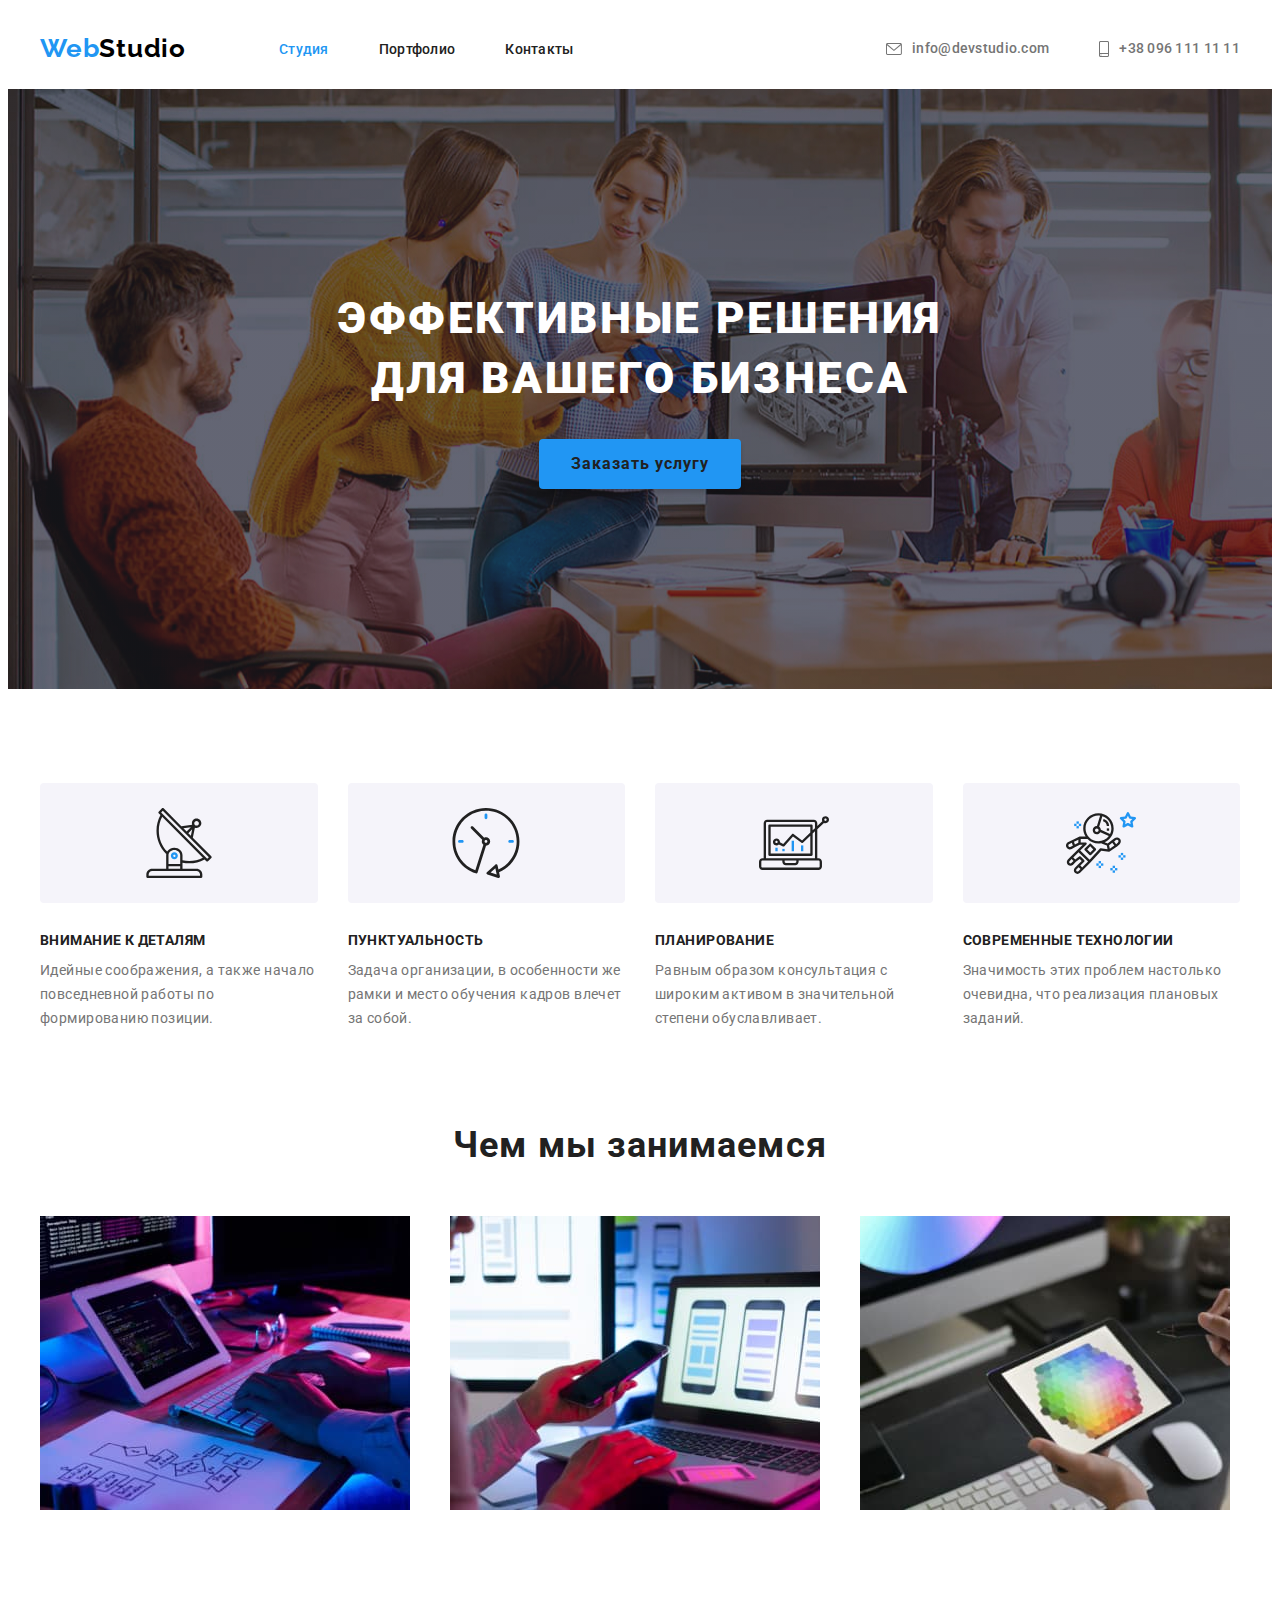
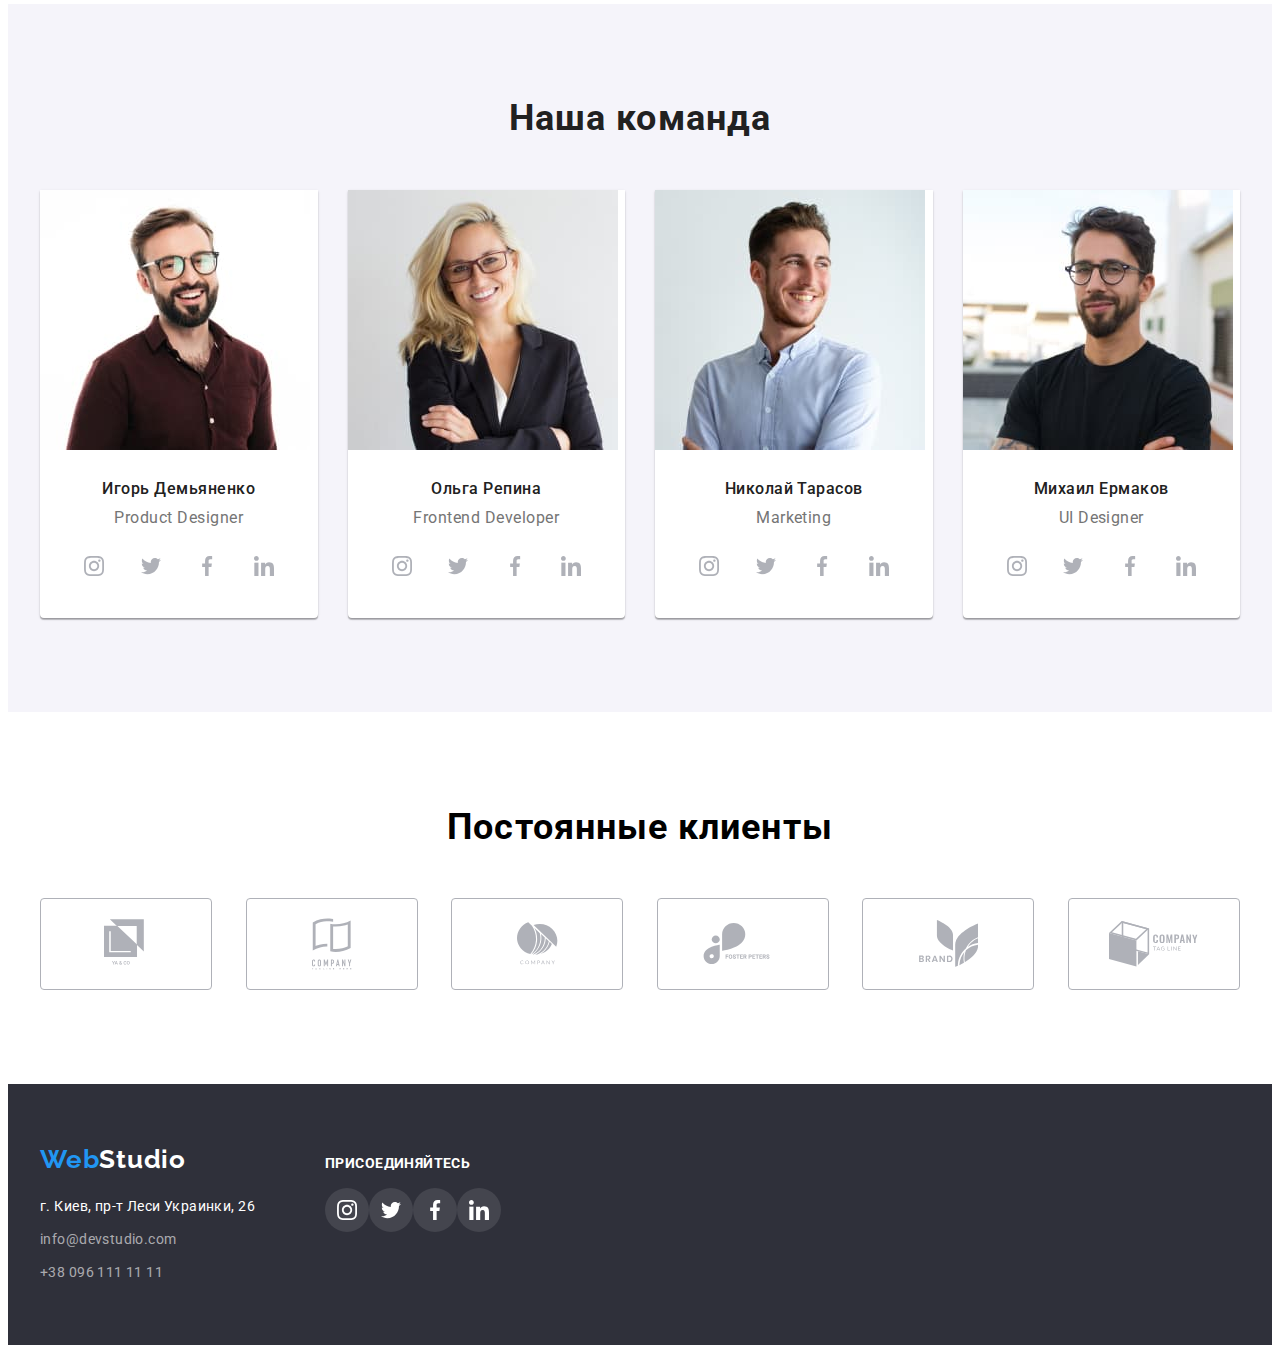
==== commit 08905f91: "Update index.html" ====
--- a/index.html
+++ b/index.html
@@ -355,10 +355,9 @@
     <footer class="footer">
       <div class="conteiner">
         <div class="logo-adress">
-        <a class="link logo-link-footer" href="/index.html"
-          >Web<span class="footer-span">Studio</span></a
-        >
-        <address class="address">
+          <a class="link logo-link-footer" href="/index.html"
+          >Web<span class="footer-span">Studio</span></a>
+          <address class="address">
           <ul class="list footer-list">
             <li class="footer-item">
               <a
@@ -371,8 +370,8 @@
               <a
                 class="link footter-contact-link"
                 href="mailto:info@devstudio.com"
-                >info@devstudio.com</a
-              >
+                >info@devstudio.com
+              </a>
             </li>
             <li class="footer-item">
               <a class="link footter-contact-link" href="tel:+380961111111"
@@ -380,11 +379,11 @@
               >
             </li>
           </ul>
-        </address>
-        </div>
+          </div>
+          </address>
           <div class="footer-conteiner">
             <p class="footer-paragraf">присоединяйтесь</p>
-          <ul class="social-list-footer list">
+            <ul class="social-list-footer list">
             <li class="social-list-item-footer">
               <a href="" class="social-list-link-footer link">
                 <svg width="20px" height="20px" class="social-footer-list-icon">
@@ -413,9 +412,9 @@
                 </svg>
               </a>
             </li>
-          </ul>
+            </ul>
           </div>
-        </div>
+      </div>
       </div>
     </footer>
   </body>
--- a/css/style.css
+++ b/css/style.css
@@ -224,7 +224,7 @@
   margin-bottom: 30px;
   background: #f5f4fa;
   border-radius: 4px;
-  padding: 25 100px;
+  padding: 25px 100px;
 }
 /*WORK*/
 .work-section {
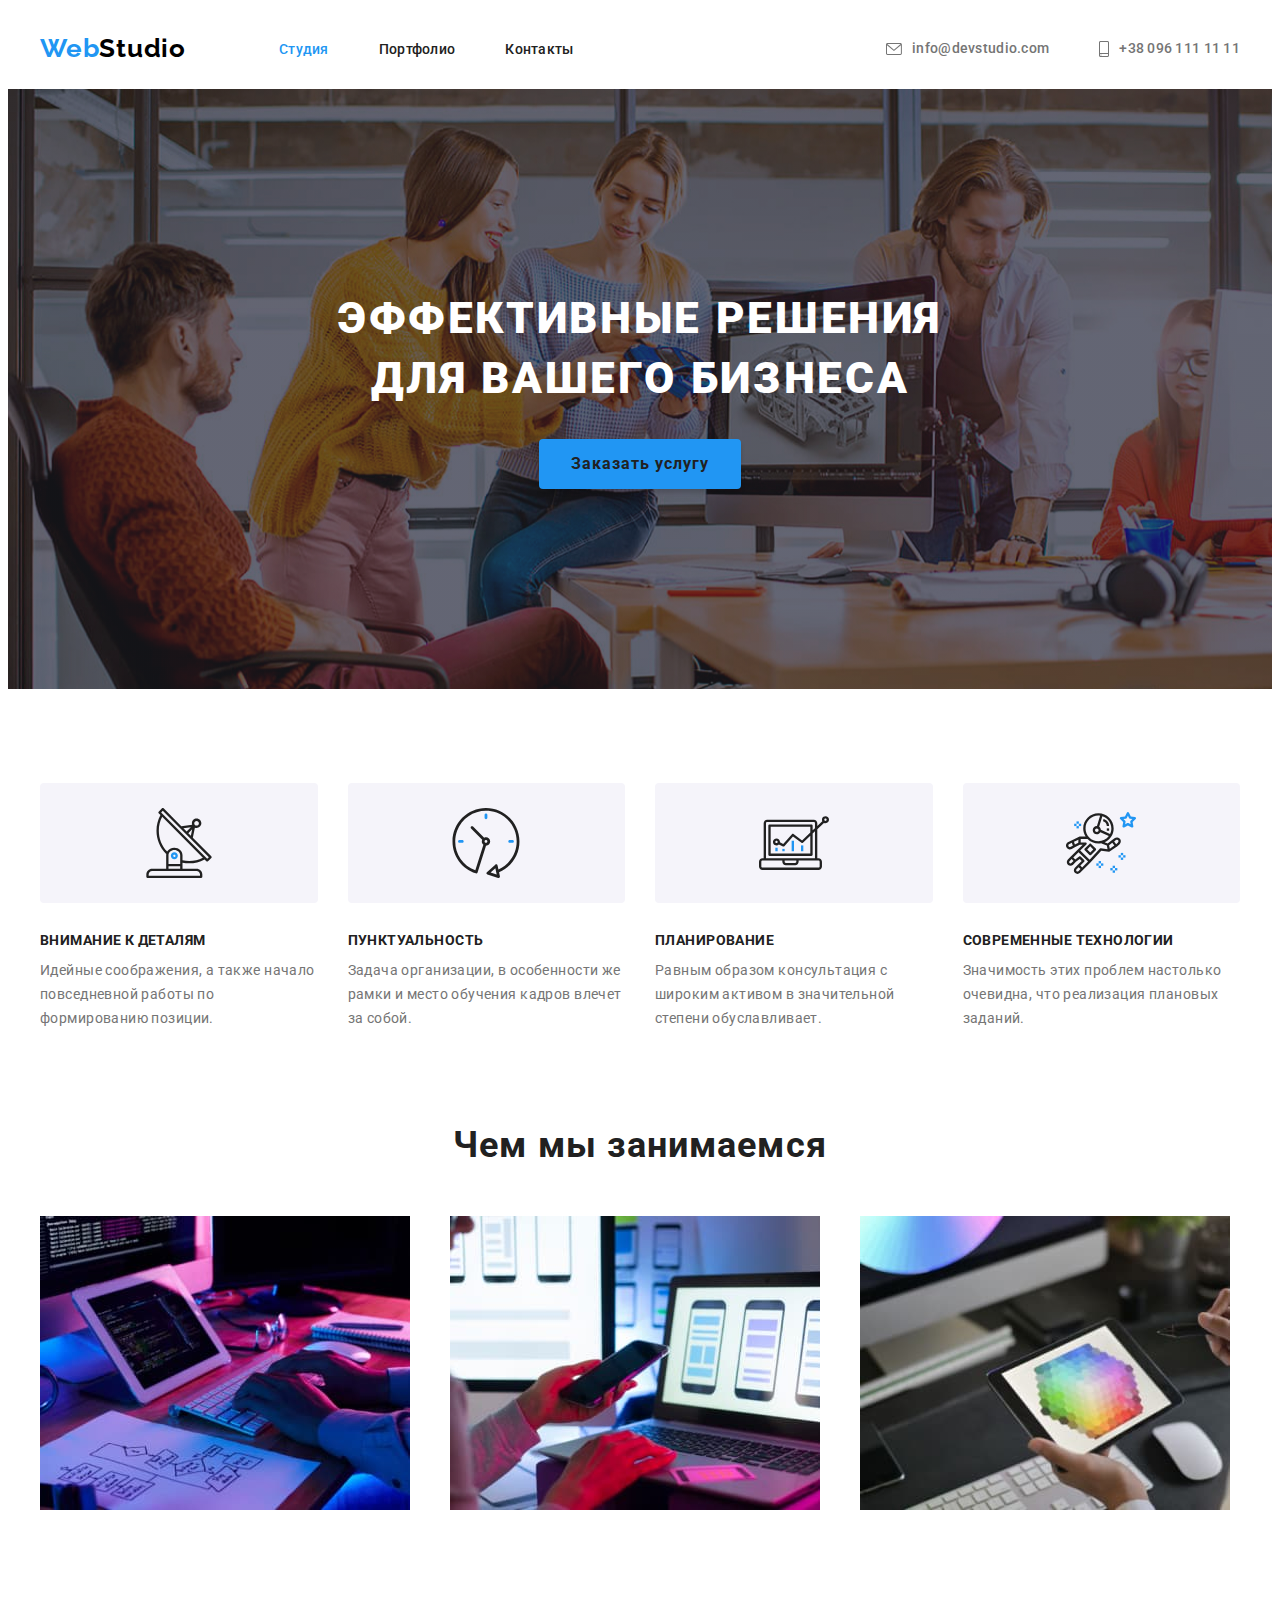
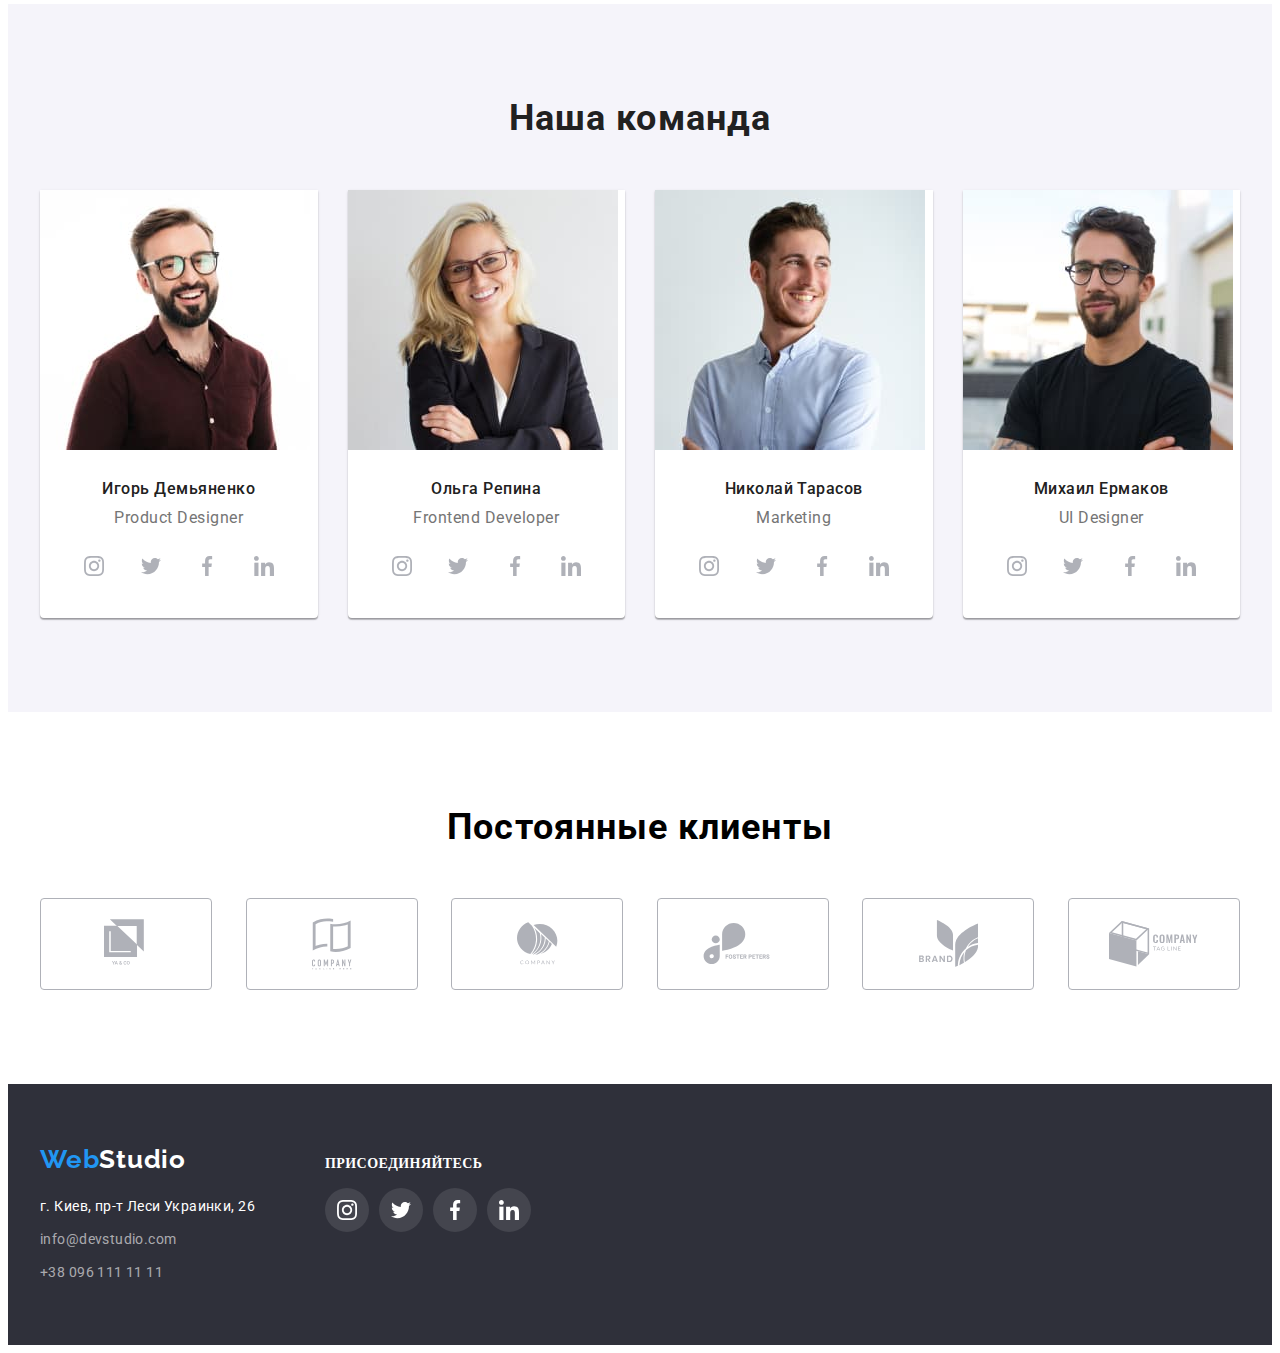
==== commit 49a4d0e9: "Правки в Footer" ====
--- a/index.html
+++ b/index.html
@@ -75,15 +75,14 @@
       <!-- our qualities-->
       <section class="quality-section">
         <div class="conteiner">
-          
           <h2 class="visually-hidden">Качаства</h2>
           <ul class="quality-list list">
             <li class="quality-item">
               <div class="quality-icon-conteiner">
-            <svg width="70" height="70" class="quality-icon">
-              <use href="./images/sprite.svg#icon-antenna-1"></use>
-            </svg>
-            </div>
+                <svg width="70" height="70" class="quality-icon">
+                  <use href="./images/sprite.svg#icon-antenna-1"></use>
+                </svg>
+              </div>
               <h3 class="quality-heading">Внимание к деталям</h3>
               <p class="quality-paragraph">
                 Идейные соображения, а также начало повседневной работы по
@@ -92,10 +91,10 @@
             </li>
             <li class="quality-item">
               <div class="quality-icon-conteiner">
-            <svg width="70" height="70" class="quality-icon">
-              <use href="./images/sprite.svg#icon-clock-1"></use>
-            </svg>
-            </div> 
+                <svg width="70" height="70" class="quality-icon">
+                  <use href="./images/sprite.svg#icon-clock-1"></use>
+                </svg>
+              </div>
               <h3 class="quality-heading">Пунктуальность</h3>
               <p class="quality-paragraph">
                 Задача организации, в особенности же рамки и место обучения
@@ -104,10 +103,10 @@
             </li>
             <li class="quality-item">
               <div class="quality-icon-conteiner">
-            <svg width="70" height="70" class="quality-icon">
-              <use href="./images/sprite.svg#icon-diagram-1"></use>
-            </svg>
-            </div>
+                <svg width="70" height="70" class="quality-icon">
+                  <use href="./images/sprite.svg#icon-diagram-1"></use>
+                </svg>
+              </div>
               <h3 class="quality-heading">Планирование</h3>
               <p class="quality-paragraph">
                 Равным образом консультация с широким активом в значительной
@@ -116,10 +115,10 @@
             </li>
             <li class="quality-item">
               <div class="quality-icon-conteiner">
-            <svg width="70" height="70" class="quality-icon">
-              <use href="./images/sprite.svg#icon-astronaut-1"></use>
-            </svg>
-            </div>
+                <svg width="70" height="70" class="quality-icon">
+                  <use href="./images/sprite.svg#icon-astronaut-1"></use>
+                </svg>
+              </div>
               <h3 class="quality-heading">Современные технологии</h3>
               <p class="quality-paragraph">
                 Значимость этих проблем настолько очевидна, что реализация
@@ -313,40 +312,51 @@
       <!--CUSTOMERS-->
       <section class="regular-customers">
         <div class="conteiner">
-            <h2 class="regular-customers-heading">Постоянные клиенты</h2>
-            <ul class="regular-customers-list list">
-              <li><a class="regular-customers-link link" href="">
+          <h2 class="regular-customers-heading">Постоянные клиенты</h2>
+          <ul class="regular-customers-list list">
+            <li>
+              <a class="regular-customers-link link" href="">
                 <svg width="44px" height="49" class="regular-customers-icon">
                   <use href="./images/sprite.svg#icon-logo-1"></use>
                 </svg>
-              </a></li>
-              <li><a class="regular-customers-link link" href="">
+              </a>
+            </li>
+            <li>
+              <a class="regular-customers-link link" href="">
                 <svg width="40px" height="52" class="regular-customers-icon">
                   <use href="./images/sprite.svg#icon-logo-2"></use>
                 </svg>
-              </a></li>
-              <li><a class="regular-customers-link link" href="">
+              </a>
+            </li>
+            <li>
+              <a class="regular-customers-link link" href="">
                 <svg width="41px" height="43" class="regular-customers-icon">
                   <use href="./images/sprite.svg#icon-logo-3"></use>
                 </svg>
-              </a></li>
-              <li><a class="regular-customers-link link" href="">
+              </a>
+            </li>
+            <li>
+              <a class="regular-customers-link link" href="">
                 <svg width="80px" height="42" class="regular-customers-icon">
                   <use href="./images/sprite.svg#icon-logo-4"></use>
                 </svg>
-              </a></li>
-              <li><a class="regular-customers-link link" href="">
+              </a>
+            </li>
+            <li>
+              <a class="regular-customers-link link" href="">
                 <svg width="59px" height="47" class="regular-customers-icon">
                   <use href="./images/sprite.svg#icon-logo-5"></use>
                 </svg>
-              </a></li>
-              <li><a class="regular-customers-link link" href="">
+              </a>
+            </li>
+            <li>
+              <a class="regular-customers-link link" href="">
                 <svg width="89px" height="46" class="regular-customers-icon">
                   <use href="./images/sprite.svg#icon-logo-6"></use>
                 </svg>
-              </a></li>
-            </ul>
-          
+              </a>
+            </li>
+          </ul>
         </div>
       </section>
     </main>
@@ -356,34 +366,36 @@
       <div class="conteiner">
         <div class="logo-adress">
           <a class="link logo-link-footer" href="/index.html"
-          >Web<span class="footer-span">Studio</span></a>
+            >Web<span class="footer-span">Studio</span>
+          </a>
           <address class="address">
-          <ul class="list footer-list">
-            <li class="footer-item">
-              <a
-                class="link address-link"
-                href="https://goo.gl/maps/austRMBX4qjxkUq26"
-                >г. Киев, пр-т Леси Украинки, 26
-              </a>
-            </li>
-            <li class="footer-item">
-              <a
-                class="link footter-contact-link"
-                href="mailto:info@devstudio.com"
-                >info@devstudio.com
-              </a>
-            </li>
-            <li class="footer-item">
-              <a class="link footter-contact-link" href="tel:+380961111111"
-                >+38 096 111 11 11</a
-              >
-            </li>
-          </ul>
-          </div>
+            <ul class="list footer-list">
+              <li class="footer-item">
+                <a
+                  class="link address-link"
+                  href="https://goo.gl/maps/austRMBX4qjxkUq26"
+                  >г. Киев, пр-т Леси Украинки, 26
+                </a>
+              </li>
+              <li class="footer-item">
+                <a
+                  class="link footter-contact-link"
+                  href="mailto:info@devstudio.com"
+                  >info@devstudio.com
+                </a>
+              </li>
+              <li class="footer-item">
+                <a class="link footter-contact-link" href="tel:+380961111111"
+                  >+38 096 111 11 11</a
+                >
+              </li>
+            </ul>
           </address>
-          <div class="footer-conteiner">
-            <p class="footer-paragraf">присоединяйтесь</p>
-            <ul class="social-list-footer list">
+        </div>
+
+        <div class="footer-conteiner">
+          <p class="footer-paragraf">присоединяйтесь</p>
+          <ul class="social-list-footer list">
             <li class="social-list-item-footer">
               <a href="" class="social-list-link-footer link">
                 <svg width="20px" height="20px" class="social-footer-list-icon">
@@ -412,9 +424,8 @@
                 </svg>
               </a>
             </li>
-            </ul>
-          </div>
-      </div>
+          </ul>
+        </div>
       </div>
     </footer>
   </body>
--- a/css/style.css
+++ b/css/style.css
@@ -56,6 +56,16 @@
   padding-left: 15px;
   padding-right: 15px;
 }
+.visually-hidden {
+  position: absolute !important;
+  clip: rect(1px 1px 1px 1px); /* IE6, IE7 */
+  clip: rect(1px, 1px, 1px, 1px);
+  padding: 0 !important;
+  border: 0 !important;
+  height: 1px !important;
+  width: 1px !important;
+  overflow: hidden;
+}
 /*HEADER*/
 .header {
   padding-top: 25px;
@@ -295,6 +305,7 @@
   text-align: center;
   letter-spacing: 0.03em;
   color: var(--second-color);
+  margin-bottom: 16px
 }
 .team-list-content-wrapper {
   padding: 30px 32px;
@@ -312,7 +323,7 @@
   height: 44px;
   border-radius: 50%;
   background-color: var(--white-color);
-  margin-top: 16px;
+  ;
 }
 .social-list-icon {
   fill: var(--main-icon-color);
@@ -328,16 +339,7 @@
 }
 
 /*PORTFOLIO-PAGE*/
-.visually-hidden {
-  position: absolute !important;
-  clip: rect(1px 1px 1px 1px); /* IE6, IE7 */
-  clip: rect(1px, 1px, 1px, 1px);
-  padding: 0 !important;
-  border: 0 !important;
-  height: 1px !important;
-  width: 1px !important;
-  overflow: hidden;
-}
+
 .services-section {
   padding-top: var(--section-pt);
   padding-bottom: 34px;
@@ -518,22 +520,27 @@
 
 .footer .conteiner {
   display: flex;
+  align-items: baseline;
 }
 .social-list-footer {
-  display: inline-flex;
+  display: flex;
+}
+.social-list-item-footer:not(:last-child) {
+  margin-right: 10px;
 }
 .footer-conteiner {
   margin-left: 70px;
-  padding-top: 12px;
+  
 }
 .footer-paragraf {
-  font-family: var(--main-font-family);
+  font-family: var(--ma,n-font-family);
   font-weight: bold;
   font-size: 14px;
   line-height: 1.14;
   letter-spacing: 0.03em;
   text-transform: uppercase;
   color: var(--white-color);
+  margin-bottom: 16px;
 }
 .social-footer-list-icon {
   fill: var(--white-color);
@@ -545,7 +552,7 @@
   width: 44px;
   height: 44px;
   border-radius: 50%;
-  margin-top: 16px;
+  
   background: rgba(255, 255, 255, 0.1);
 }
 .social-list-link-footer:focus,
